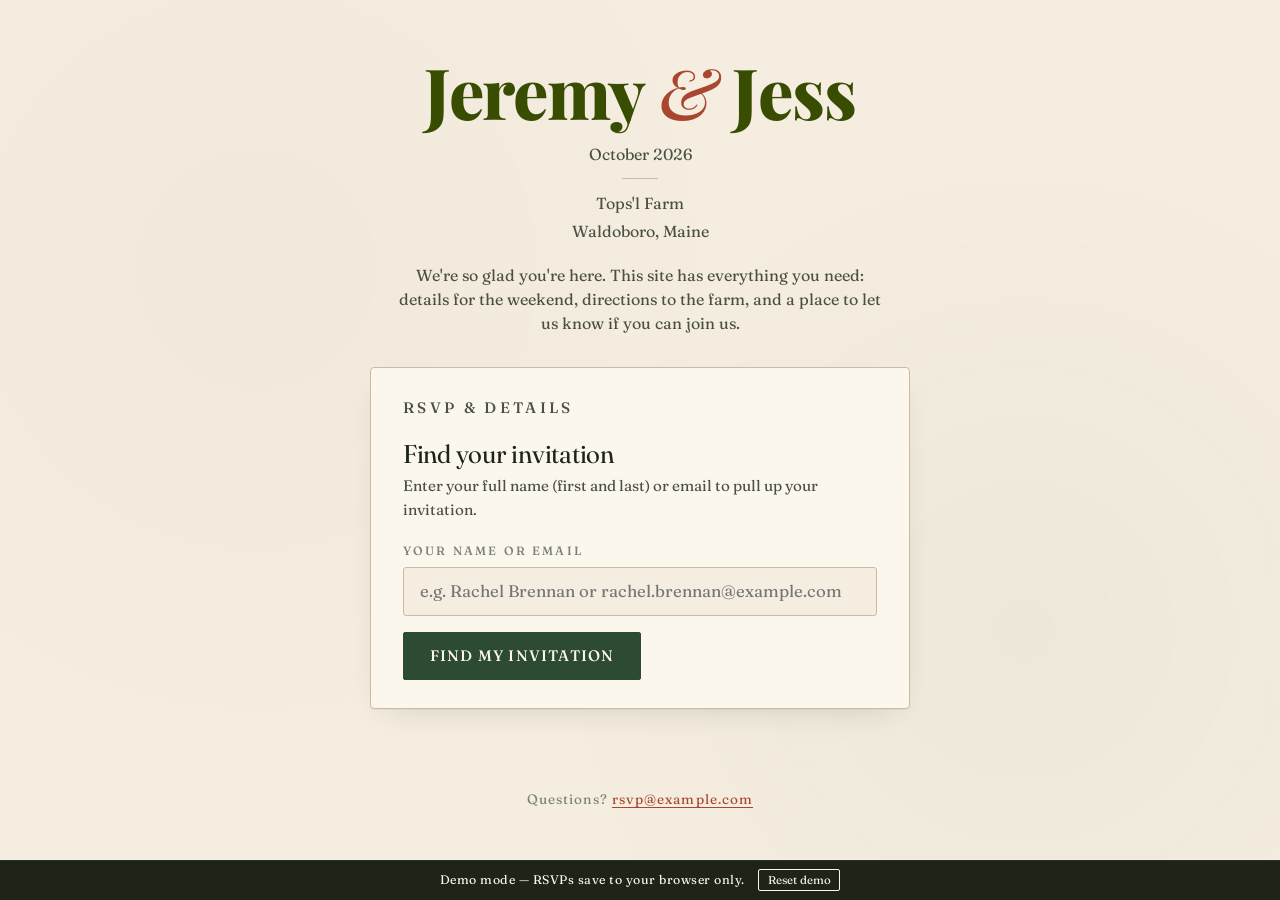
==== index.html @ 5abbffd8 "Add files via upload" ====
<!DOCTYPE html>
<html lang="en">
<head>
<meta charset="UTF-8">
<meta name="viewport" content="width=device-width, initial-scale=1.0">
<title>Jeremy &amp; Jess &mdash; October 2026</title>
<meta name="description" content="Jeremy and Jess are getting married at Tops'l Farm in Waldoboro, Maine.">
<link rel="preconnect" href="https://fonts.googleapis.com">
<link rel="preconnect" href="https://fonts.gstatic.com" crossorigin>
<link href="https://fonts.googleapis.com/css2?family=Fraunces:ital,opsz,wght,SOFT@0,9..144,300..700,30..100;1,9..144,300..700,30..100&family=Playfair+Display:ital,wght@0,400..900;1,400..900&display=swap" rel="stylesheet">
<link rel="stylesheet" href="assets/style.css">
</head>
<body>

<main class="shell">
  <section class="hero">
    <h1 class="hero-title couple-name">Jeremy <span class="amp">&amp;</span> Jess</h1>
    <div class="hero-meta">
      <span>October 2026</span>
      <span class="divider"></span>
      <span>Tops'l Farm</span>
      <span>Waldoboro, Maine</span>
    </div>
    <p class="hero-intro">
      We're so glad you're here. This site has everything you need:
      details for the weekend, directions to the farm, and a place to
      let us know if you can join us.
    </p>
  </section>

  <section class="lookup">
    <p class="eyebrow">RSVP &amp; Details</p>
    <h2>Find your invitation</h2>
    <p>Enter your full name (first and last) or email to pull up your invitation.</p>

    <form id="lookupForm">
      <div class="field">
        <label for="lookupQuery">Your name or email</label>
        <input type="text" id="lookupQuery" name="query" autocomplete="off" placeholder="e.g. Rachel Brennan or rachel.brennan@example.com" required>
      </div>
      <button type="submit" class="btn">Find my invitation</button>
      <div id="lookupFlash" class="flash" style="display:none;"></div>
    </form>
  </section>
</main>

<footer class="site-footer">
  Questions? <a href="mailto:rsvp@example.com">rsvp@example.com</a>
</footer>

<div class="demo-banner" id="demoBanner"></div>

<script src="assets/data.js"></script>
<script src="assets/store.js"></script>
<script src="assets/lookup.js"></script>
</body>
</html>
---- assets/style.css ----
/* ---------- Tokens ---------- */
:root {
  --bg: #f4ede0;
  --bg-soft: #ebe2cf;
  --paper: #fbf7ec;
  --ink: #1f2419;
  --ink-soft: #4a5142;
  --ink-faint: #7a8074;
  --forest: #2d4a32;
  --forest-deep: #1f3522;
  --forest-h1: #384c02;
  --rust: #a8472e;
  --sand: #d4c4a8;
  --line: #c9bca0;
  --shadow: 0 1px 0 rgba(31, 36, 25, 0.04), 0 12px 32px -16px rgba(31, 36, 25, 0.18);
}

@font-face {
  font-display: swap;
}

/* ---------- Reset & base ---------- */
*, *::before, *::after { box-sizing: border-box; }
html, body { margin: 0; padding: 0; }

body {
  background: var(--bg);
  color: var(--ink);
  font-family: 'Fraunces', Georgia, serif;
  font-optical-sizing: auto;
  font-variation-settings: 'opsz' 14, 'SOFT' 30;
  font-weight: 400;
  line-height: 1.55;
  font-size: 17px;
  -webkit-font-smoothing: antialiased;
  text-rendering: optimizeLegibility;
  min-height: 100vh;
}

body.has-demo-banner { padding-bottom: 48px; } /* room for the fixed banner */

/* Subtle paper texture */
body::before {
  content: "";
  position: fixed;
  inset: 0;
  pointer-events: none;
  z-index: 0;
  background-image:
    radial-gradient(circle at 20% 30%, rgba(168, 71, 46, 0.025), transparent 40%),
    radial-gradient(circle at 80% 70%, rgba(45, 74, 50, 0.03), transparent 40%);
}

main, header, footer { position: relative; z-index: 1; }

a { color: var(--rust); text-decoration: none; border-bottom: 1px solid currentColor; }
a:hover { color: var(--forest); }

h1, h2, h3, h4 {
  font-family: 'Fraunces', Georgia, serif;
  font-weight: 400;
  letter-spacing: -0.01em;
  margin: 0;
}

h1 {
  font-variation-settings: 'opsz' 144, 'SOFT' 100;
  font-size: clamp(3.2rem, 8vw, 6.5rem);
  line-height: 0.95;
  letter-spacing: -0.03em;
  color: var(--forest-h1);
}

/* Playfair Display for the couple's name — used in hero and monogram */
.couple-name {
  font-family: 'Playfair Display', Georgia, serif;
  font-weight: 800;
  letter-spacing: -0.01em;
}

.couple-name .amp {
  font-style: italic;
  font-weight: 500;
  color: var(--rust);
}

h2 {
  font-variation-settings: 'opsz' 72;
  font-size: clamp(1.8rem, 3.5vw, 2.6rem);
  line-height: 1.1;
}

h3 {
  font-variation-settings: 'opsz' 36;
  font-size: 1.3rem;
  font-weight: 500;
}

.eyebrow {
  font-size: 0.72rem;
  letter-spacing: 0.22em;
  text-transform: uppercase;
  color: var(--ink-faint);
  font-weight: 500;
  font-variation-settings: 'opsz' 9;
}

.italic { font-style: italic; }

/* ---------- Layout ---------- */
.shell {
  max-width: 1100px;
  margin: 0 auto;
  padding: 2rem clamp(1.25rem, 4vw, 3rem);
}

.shell-narrow {
  max-width: 720px;
  margin: 0 auto;
  padding: 2rem clamp(1.25rem, 4vw, 3rem);
}

.site-header {
  display: flex;
  justify-content: space-between;
  align-items: center;
  padding: 1.5rem clamp(1.25rem, 4vw, 3rem);
  max-width: 1100px;
  margin: 0 auto;
}

.monogram {
  display: inline-flex;
  align-items: center;
  gap: 0.6rem;
  font-size: 0.9rem;
  letter-spacing: 0.18em;
  text-transform: uppercase;
  color: var(--ink-soft);
  font-weight: 500;
}

.monogram-mark {
  width: 26px;
  height: 26px;
  border: 1px solid var(--forest);
  border-radius: 50%;
  display: inline-flex;
  align-items: center;
  justify-content: center;
  font-family: 'Fraunces', serif;
  font-style: italic;
  font-size: 0.85rem;
  color: var(--forest);
}

.site-footer {
  text-align: center;
  padding: 3rem 1.5rem 2rem;
  color: var(--ink-faint);
  font-size: 0.85rem;
  letter-spacing: 0.08em;
}

/* ---------- Hero (landing) ---------- */
.hero {
  text-align: center;
  padding: 1.5rem 0 2rem;
  max-width: 640px;
  margin: 0 auto;
}

@media (max-width: 800px) {
  .hero { padding: 1rem 0 1.5rem; }
}

.hero-title {
  font-size: clamp(2.6rem, 7vw, 4.4rem);
  line-height: 1;
  margin-bottom: 1rem;
}

.hero-meta {
  display: flex;
  flex-direction: column;
  align-items: center;
  gap: 0.2rem;
  margin: 1rem 0 1.25rem;
  color: var(--ink-soft);
  font-size: 1rem;
}

.hero-meta .divider {
  width: 36px;
  height: 1px;
  background: var(--line);
  margin: 0.5rem 0;
}

.hero-intro {
  color: var(--ink-soft);
  margin: 0 auto;
  max-width: 500px;
  font-size: 1rem;
  line-height: 1.5;
}

/* ---------- Lookup card ---------- */
.lookup {
  background: var(--paper);
  border: 1px solid var(--line);
  border-radius: 4px;
  padding: 1.75rem 2rem;
  box-shadow: var(--shadow);
  max-width: 540px;
  margin: 0 auto;
}

.lookup h2 {
  margin-bottom: 0.4rem;
  font-size: 1.6rem;
}

.lookup p {
  color: var(--ink-soft);
  margin: 0 0 1.25rem;
  font-size: 0.95rem;
}

.field {
  display: flex;
  flex-direction: column;
  gap: 0.4rem;
  margin-bottom: 1rem;
}

.field label {
  font-size: 0.75rem;
  letter-spacing: 0.18em;
  text-transform: uppercase;
  color: var(--ink-faint);
  font-weight: 500;
}

.field input[type="text"],
.field input[type="email"],
.field textarea {
  font-family: 'Fraunces', Georgia, serif;
  font-size: 1.05rem;
  font-variation-settings: 'opsz' 14;
  padding: 0.85rem 1rem;
  background: var(--bg);
  border: 1px solid var(--line);
  border-radius: 3px;
  color: var(--ink);
  width: 100%;
  transition: border-color 0.15s ease;
}

.field input:focus,
.field textarea:focus {
  outline: none;
  border-color: var(--forest);
  background: var(--paper);
}

.field textarea {
  resize: vertical;
  min-height: 90px;
}

.field .help {
  font-size: 0.8rem;
  color: var(--ink-faint);
  font-style: italic;
}

/* ---------- Buttons ---------- */
.btn {
  display: inline-flex;
  align-items: center;
  justify-content: center;
  gap: 0.5rem;
  padding: 0.85rem 1.6rem;
  font-family: 'Fraunces', Georgia, serif;
  font-size: 0.95rem;
  font-weight: 500;
  letter-spacing: 0.08em;
  text-transform: uppercase;
  border: 1px solid var(--forest);
  background: var(--forest);
  color: var(--paper);
  border-radius: 2px;
  cursor: pointer;
  text-decoration: none;
  transition: background 0.15s ease, color 0.15s ease, transform 0.15s ease;
}

.btn:hover { background: var(--forest-deep); transform: translateY(-1px); }

.btn-secondary {
  background: transparent;
  color: var(--forest);
  border-color: var(--forest);
}

.btn-secondary:hover {
  background: var(--forest);
  color: var(--paper);
}

.btn-ghost {
  background: transparent;
  color: var(--ink-soft);
  border-color: var(--line);
}

.btn-ghost:hover {
  background: var(--bg-soft);
  color: var(--ink);
  transform: none;
}

.btn-small {
  padding: 0.55rem 1.1rem;
  font-size: 0.8rem;
}

button:disabled {
  opacity: 0.4;
  cursor: not-allowed;
}

/* ---------- Messages ---------- */
.flash {
  margin-top: 1rem;
  padding: 0.85rem 1rem;
  border-radius: 3px;
  font-size: 0.95rem;
}

.flash-error {
  background: rgba(168, 71, 46, 0.08);
  color: var(--rust);
  border-left: 3px solid var(--rust);
}

.flash-success {
  background: rgba(45, 74, 50, 0.08);
  color: var(--forest);
  border-left: 3px solid var(--forest);
}

/* ---------- Invitation ---------- */
.invitation {
  padding: 3rem 0;
}

.invitation .greeting {
  margin-bottom: 3rem;
  text-align: center;
}

.invitation .greeting .eyebrow {
  margin-bottom: 1rem;
}

.invitation h1 {
  font-size: clamp(2.2rem, 5vw, 3.6rem);
  line-height: 1.05;
}

.event-card {
  background: var(--paper);
  border: 1px solid var(--line);
  border-radius: 4px;
  padding: 2.5rem;
  margin-bottom: 1.5rem;
  position: relative;
}

.event-card .event-eyebrow {
  display: flex;
  justify-content: space-between;
  align-items: baseline;
  margin-bottom: 1.25rem;
  padding-bottom: 1rem;
  border-bottom: 1px solid var(--line);
}

.event-card h2 {
  margin-bottom: 0.4rem;
}

.event-card .event-where {
  color: var(--ink-soft);
  margin-bottom: 1rem;
  font-style: italic;
}

.event-card .event-details {
  color: var(--ink-soft);
  margin: 0;
}

.rsvp-cta {
  margin: 2rem 0 3rem;
  text-align: center;
}

.rsvp-cta .deadline {
  margin-top: 1rem;
  color: var(--ink-faint);
  font-size: 0.9rem;
}

.rsvp-confirmed {
  background: var(--paper);
  border: 1px solid var(--forest);
  border-left: 4px solid var(--forest);
  padding: 1.75rem 2rem;
  margin-top: 3rem;
  border-radius: 3px;
}

.rsvp-confirmed h3 {
  color: var(--forest);
  margin-bottom: 0.5rem;
}

.rsvp-confirmed p {
  margin: 0.5rem 0;
  color: var(--ink-soft);
}

/* ---------- RSVP wizard ---------- */
.wizard {
  background: var(--paper);
  border: 1px solid var(--line);
  border-radius: 4px;
  padding: 2.5rem;
  margin: 2rem 0;
  box-shadow: var(--shadow);
  min-height: 400px;
  display: flex;
  flex-direction: column;
}

.wizard-progress {
  display: flex;
  align-items: center;
  gap: 0.5rem;
  margin-bottom: 2rem;
}

.wizard-progress .step {
  flex: 1;
  height: 2px;
  background: var(--bg-soft);
  border-radius: 1px;
  transition: background 0.3s ease;
}

.wizard-progress .step.done,
.wizard-progress .step.active {
  background: var(--forest);
}

.wizard-progress .count {
  font-size: 0.72rem;
  letter-spacing: 0.18em;
  text-transform: uppercase;
  color: var(--ink-faint);
  white-space: nowrap;
  margin-left: 1rem;
}

.wizard-body {
  flex: 1;
  animation: fadeIn 0.25s ease;
}

@keyframes fadeIn {
  from { opacity: 0; transform: translateY(4px); }
  to { opacity: 1; transform: translateY(0); }
}

.wizard h2 {
  font-size: 1.8rem;
  margin-bottom: 0.5rem;
}

.wizard .question-sub {
  color: var(--ink-soft);
  margin: 0 0 1.5rem;
}

.toggle-group {
  display: flex;
  gap: 0.5rem;
  margin: 1rem 0;
}

.toggle-pill {
  flex: 1;
  display: flex;
  align-items: center;
  justify-content: center;
  padding: 0.85rem 1rem;
  border: 1px solid var(--line);
  background: var(--bg);
  border-radius: 3px;
  cursor: pointer;
  font-family: inherit;
  font-size: 0.95rem;
  color: var(--ink-soft);
  transition: all 0.15s ease;
}

.toggle-pill:hover { border-color: var(--forest); }

.toggle-pill.selected {
  background: var(--forest);
  color: var(--paper);
  border-color: var(--forest);
}

.day-toggles {
  display: flex;
  flex-direction: column;
  gap: 0.75rem;
  margin: 1.25rem 0;
}

.day-toggle {
  display: flex;
  align-items: center;
  gap: 0.85rem;
  padding: 1rem 1.25rem;
  border: 1px solid var(--line);
  background: var(--bg);
  border-radius: 3px;
  cursor: pointer;
  transition: all 0.15s ease;
}

.day-toggle:hover { border-color: var(--forest); }

.day-toggle.checked {
  border-color: var(--forest);
  background: rgba(45, 74, 50, 0.04);
}

.day-toggle input { margin: 0; accent-color: var(--forest); width: 18px; height: 18px; }

.day-toggle-label {
  display: flex;
  flex-direction: column;
}

.day-toggle-label strong { font-weight: 500; color: var(--ink); }
.day-toggle-label span { font-size: 0.85rem; color: var(--ink-faint); }

.wizard-nav {
  display: flex;
  justify-content: space-between;
  align-items: center;
  margin-top: 2rem;
  padding-top: 1.5rem;
  border-top: 1px solid var(--bg-soft);
}

.wizard-nav .spacer { flex: 1; }

/* ---------- Review screen ---------- */
.review {
  display: flex;
  flex-direction: column;
  gap: 1rem;
}

.review-item {
  padding: 1rem 1.25rem;
  background: var(--bg);
  border-radius: 3px;
  border-left: 3px solid var(--sand);
}

.review-item.attending { border-left-color: var(--forest); }
.review-item.not-attending { border-left-color: var(--rust); opacity: 0.7; }

.review-item .name {
  font-weight: 500;
  margin-bottom: 0.25rem;
}

.review-item .meta {
  font-size: 0.9rem;
  color: var(--ink-soft);
}

/* ---------- Admin ---------- */
.admin-header {
  display: flex;
  justify-content: space-between;
  align-items: flex-end;
  flex-wrap: wrap;
  gap: 1rem;
  margin-bottom: 2rem;
  padding-bottom: 1.5rem;
  border-bottom: 1px solid var(--line);
}

.admin-stats {
  display: grid;
  grid-template-columns: repeat(auto-fit, minmax(140px, 1fr));
  gap: 1rem;
  margin-bottom: 2rem;
}

.stat {
  padding: 1.25rem;
  background: var(--paper);
  border: 1px solid var(--line);
  border-radius: 3px;
}

.stat .num {
  font-family: 'Fraunces', serif;
  font-variation-settings: 'opsz' 72;
  font-size: 2.4rem;
  font-weight: 400;
  color: var(--forest);
  line-height: 1;
}

.stat .label {
  font-size: 0.72rem;
  letter-spacing: 0.16em;
  text-transform: uppercase;
  color: var(--ink-faint);
  margin-top: 0.3rem;
}

.admin-table {
  width: 100%;
  border-collapse: collapse;
  background: var(--paper);
  border: 1px solid var(--line);
  border-radius: 3px;
  overflow: hidden;
  font-size: 0.92rem;
}

.admin-table th,
.admin-table td {
  text-align: left;
  padding: 0.85rem 1rem;
  border-bottom: 1px solid var(--bg-soft);
  vertical-align: top;
}

.admin-table th {
  background: var(--bg-soft);
  font-size: 0.72rem;
  letter-spacing: 0.14em;
  text-transform: uppercase;
  color: var(--ink-soft);
  font-weight: 500;
}

.admin-table tr:last-child td { border-bottom: none; }

.admin-table .tier-tag {
  display: inline-block;
  padding: 0.15rem 0.5rem;
  border-radius: 2px;
  font-size: 0.72rem;
  letter-spacing: 0.12em;
  text-transform: uppercase;
  background: var(--bg-soft);
  color: var(--ink-soft);
}

.admin-table .tier-tag.both {
  background: rgba(45, 74, 50, 0.12);
  color: var(--forest);
}

.admin-table .status-tag {
  display: inline-block;
  padding: 0.15rem 0.55rem;
  border-radius: 2px;
  font-size: 0.72rem;
  letter-spacing: 0.12em;
  text-transform: uppercase;
}

.admin-table .status-tag.responded {
  background: rgba(45, 74, 50, 0.12);
  color: var(--forest);
}

.admin-table .status-tag.pending {
  background: rgba(168, 71, 46, 0.1);
  color: var(--rust);
}

.admin-table .attendee-list {
  margin: 0;
  padding-left: 1rem;
}

.admin-table .attendee-list li {
  margin-bottom: 0.15rem;
}

.admin-table .not-coming {
  text-decoration: line-through;
  color: var(--ink-faint);
}

.admin-actions {
  display: flex;
  gap: 0.75rem;
  flex-wrap: wrap;
}

/* ---------- Invitation supplemental sections ---------- */
.section {
  margin: 2.5rem 0 0;
}

.section h3 {
  font-size: 0.85rem;
  letter-spacing: 0.2em;
  text-transform: uppercase;
  color: var(--ink-soft);
  font-weight: 500;
  font-variation-settings: 'opsz' 12;
  margin-bottom: 1rem;
  padding-bottom: 0.5rem;
  border-bottom: 1px solid var(--line);
}

.action-row {
  display: flex;
  flex-wrap: wrap;
  gap: 0.75rem;
  margin: 0.5rem 0;
}

.lodging-list,
.activity-list {
  list-style: none;
  padding: 0;
  margin: 0;
  display: flex;
  flex-direction: column;
  gap: 0.85rem;
}

.lodging-item,
.activity-item {
  padding: 1rem 1.25rem;
  background: var(--paper);
  border: 1px solid var(--line);
  border-radius: 3px;
}

.lodging-item .name,
.activity-item .name {
  font-weight: 500;
  font-size: 1.05rem;
}

.lodging-item .name a,
.activity-item .name a {
  color: var(--ink);
  border-bottom: 1px solid var(--line);
}

.lodging-item .name a:hover { color: var(--forest); border-color: var(--forest); }

.lodging-item .distance {
  font-size: 0.78rem;
  letter-spacing: 0.12em;
  text-transform: uppercase;
  color: var(--ink-faint);
  margin-top: 0.2rem;
}

.lodging-item .note,
.activity-item .note {
  margin: 0.4rem 0 0;
  color: var(--ink-soft);
  font-size: 0.95rem;
}

.note-block {
  padding: 1rem 1.25rem;
  background: var(--paper);
  border: 1px solid var(--line);
  border-left: 3px solid var(--forest);
  border-radius: 3px;
  color: var(--ink-soft);
  font-size: 0.95rem;
}

.note-block p { margin: 0 0 0.6rem; }
.note-block p:last-child { margin: 0; }
.demo-banner {
  position: fixed;
  bottom: 0;
  left: 0;
  right: 0;
  background: var(--ink);
  color: var(--paper);
  text-align: center;
  padding: 0.55rem 1rem;
  font-size: 0.78rem;
  letter-spacing: 0.04em;
  z-index: 10;
  border-top: 1px solid rgba(255,255,255,0.05);
}

.demo-banner button {
  background: transparent;
  border: 1px solid var(--paper);
  color: var(--paper);
  padding: 0.18rem 0.55rem;
  border-radius: 2px;
  font-family: inherit;
  font-size: 0.72rem;
  cursor: pointer;
  margin-left: 0.6rem;
}

.demo-banner button:hover { background: var(--paper); color: var(--ink); }
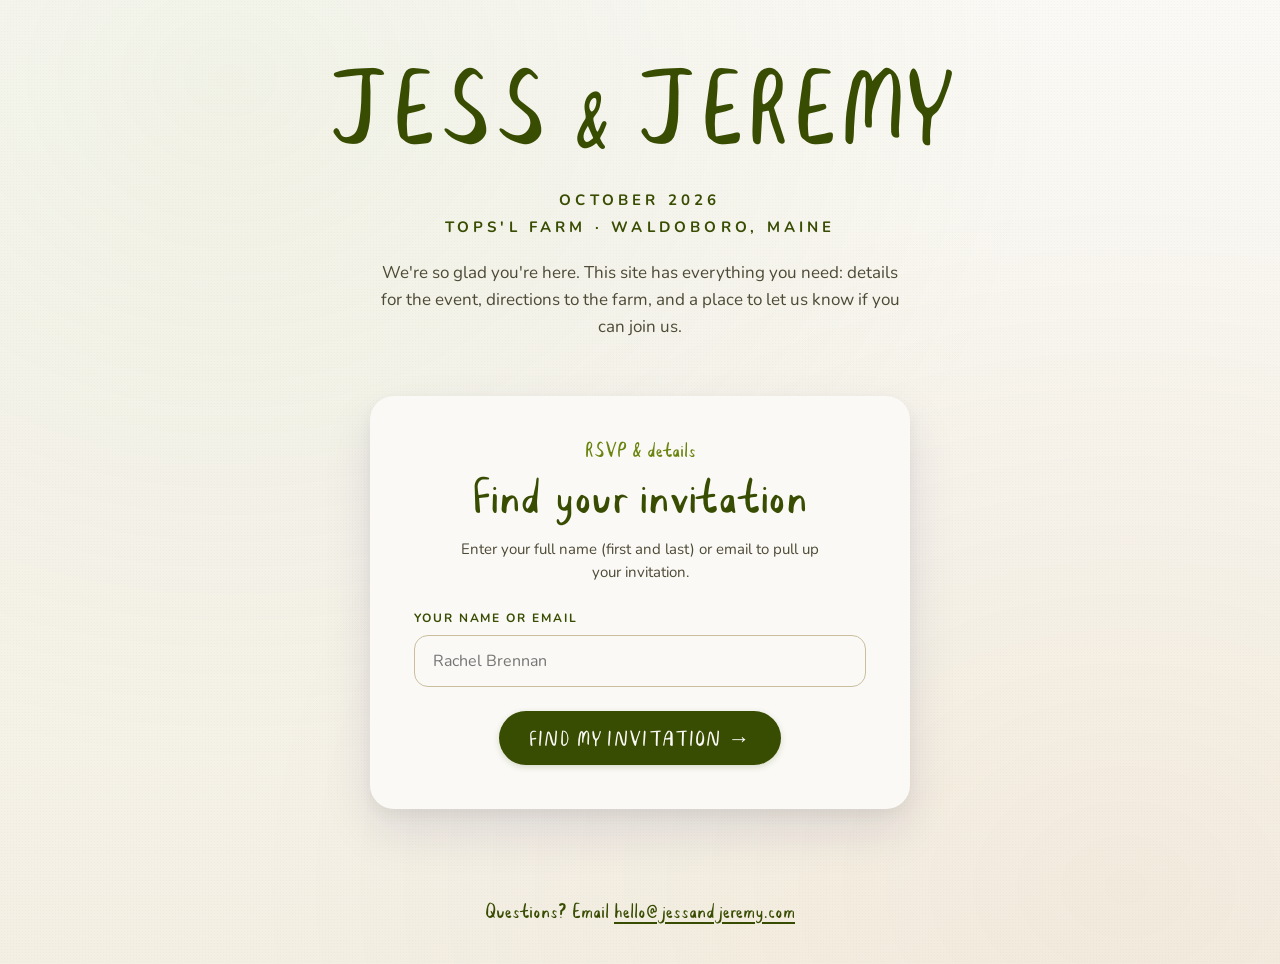
==== commit e8598ad4: "Apply Jess & Jeremy design system to production site Repaints the multi-page site to match the desig" ====
--- a/index.html
+++ b/index.html
@@ -3,50 +3,50 @@
 <head>
 <meta charset="UTF-8">
 <meta name="viewport" content="width=device-width, initial-scale=1.0">
-<title>Jeremy &amp; Jess &mdash; October 2026</title>
-<meta name="description" content="Jeremy and Jess are getting married at Tops'l Farm in Waldoboro, Maine.">
-<link rel="preconnect" href="https://fonts.googleapis.com">
-<link rel="preconnect" href="https://fonts.gstatic.com" crossorigin>
-<link href="https://fonts.googleapis.com/css2?family=Fraunces:ital,opsz,wght,SOFT@0,9..144,300..700,30..100;1,9..144,300..700,30..100&family=Playfair+Display:ital,wght@0,400..900;1,400..900&display=swap" rel="stylesheet">
+<title>Jess &amp; Jeremy &mdash; October 2026</title>
+<meta name="description" content="Jess and Jeremy are getting married at Tops'l Farm in Waldoboro, Maine.">
 <link rel="stylesheet" href="assets/style.css">
 </head>
 <body>
 
-<main class="shell">
-  <section class="hero">
-    <h1 class="hero-title couple-name">Jeremy <span class="amp">&amp;</span> Jess</h1>
-    <div class="hero-meta">
-      <span>October 2026</span>
-      <span class="divider"></span>
-      <span>Tops'l Farm</span>
-      <span>Waldoboro, Maine</span>
+<div class="home warm-backdrop">
+  <main class="home-main">
+    <div class="home-inner">
+      <h1 class="couple-wordmark">Jess<span class="amp">&nbsp;&amp;&nbsp;</span>Jeremy</h1>
+
+      <div class="home-meta">
+        <div class="home-meta-line">October 2026</div>
+        <div class="home-meta-line">Tops'l Farm &middot; Waldoboro, Maine</div>
+      </div>
+
+      <p class="home-intro">
+        We're so glad you're here. This site has everything you need: details for the
+        event, directions to the farm, and a place to let us know if you can join us.
+      </p>
+
+      <div class="lookup-card">
+        <p class="eyebrow">RSVP &amp; details</p>
+        <h2>Find your invitation</h2>
+        <p class="lookup-help">Enter your full name (first and last) or email to pull up your invitation.</p>
+
+        <form id="lookupForm">
+          <label class="field">
+            <span class="field-label">Your name or email</span>
+            <input type="text" id="lookupQuery" name="query" class="field-input" autocomplete="off" placeholder="Rachel Brennan" required>
+          </label>
+          <div id="lookupFlash" class="flash" style="display:none;"></div>
+          <div class="btn-row">
+            <button type="submit" class="btn">Find my invitation &rarr;</button>
+          </div>
+        </form>
+      </div>
     </div>
-    <p class="hero-intro">
-      We're so glad you're here. This site has everything you need:
-      details for the weekend, directions to the farm, and a place to
-      let us know if you can join us.
-    </p>
-  </section>
+  </main>
 
-  <section class="lookup">
-    <p class="eyebrow">RSVP &amp; Details</p>
-    <h2>Find your invitation</h2>
-    <p>Enter your full name (first and last) or email to pull up your invitation.</p>
-
-    <form id="lookupForm">
-      <div class="field">
-        <label for="lookupQuery">Your name or email</label>
-        <input type="text" id="lookupQuery" name="query" autocomplete="off" placeholder="e.g. Rachel Brennan or rachel.brennan@example.com" required>
-      </div>
-      <button type="submit" class="btn">Find my invitation</button>
-      <div id="lookupFlash" class="flash" style="display:none;"></div>
-    </form>
-  </section>
-</main>
-
-<footer class="site-footer">
-  Questions? <a href="mailto:rsvp@example.com">rsvp@example.com</a>
-</footer>
+  <footer class="site-footer">
+    Questions? Email <a href="mailto:hello@jessandjeremy.com">hello@jessandjeremy.com</a>
+  </footer>
+</div>
 
 <div class="demo-banner" id="demoBanner"></div>
 
--- a/assets/style.css
+++ b/assets/style.css
@@ -1,839 +1,1743 @@
-/* ---------- Tokens ---------- */
+/* ============================================================
+   Jess & Jeremy Wedding — Design system stylesheet
+   Warm, earthy, romantic. Olive + ink-indigo on cream.
+   ============================================================ */
+
+@font-face {
+  font-family: "J9 Poem";
+  src: url("fonts/J9Poem3.otf") format("opentype");
+  font-weight: 400;
+  font-style: normal;
+  font-display: swap;
+}
+
+@font-face {
+  font-family: "Nunito";
+  src: url("fonts/Nunito-VariableFont_wght.ttf") format("truetype-variations");
+  font-weight: 200 900;
+  font-style: normal;
+  font-display: swap;
+}
+
 :root {
-  --bg: #f4ede0;
-  --bg-soft: #ebe2cf;
-  --paper: #fbf7ec;
-  --ink: #1f2419;
-  --ink-soft: #4a5142;
-  --ink-faint: #7a8074;
-  --forest: #2d4a32;
-  --forest-deep: #1f3522;
-  --forest-h1: #384c02;
-  --rust: #a8472e;
-  --sand: #d4c4a8;
-  --line: #c9bca0;
-  --shadow: 0 1px 0 rgba(31, 36, 25, 0.04), 0 12px 32px -16px rgba(31, 36, 25, 0.18);
-}
-
-@font-face {
-  font-display: swap;
-}
-
-/* ---------- Reset & base ---------- */
+  /* ---------- Brand palette ---------- */
+  --cream:           #faf9f5;
+  --cream-2:         #f3efe3;
+  --cream-3:         #e8dfc8;
+  --linen:           #ded3b8;
+  --sand:            #c9b88f;
+
+  --olive:           #384c02;
+  --olive-2:         #4a6304;
+  --olive-3:         #6a8410;
+  --sage:            #a8b878;
+  --moss:            #1e2a01;
+
+  --ink:             #1b1463;
+  --ink-2:           #2f259a;
+  --ink-3:           #5e54c0;
+  --lavender:        #d7d2ee;
+
+  --terracotta:      #c97b50;
+  --rose:            #e3a78a;
+  --gold:            #b5933f;
+
+  /* Coral accent — used in exactly three places */
+  --coral:           rgb(243, 131, 117);
+  --coral-deep:      rgb(212, 89, 75);
+
+  /* ---------- Semantic ---------- */
+  --bg:              var(--cream);
+  --bg-soft:         var(--cream-2);
+  --bg-strong:       var(--cream-3);
+  --bg-inverse:      var(--olive);
+
+  --fg:              #20210f;
+  --fg-2:            #4d4a36;
+  --fg-3:            #7a7560;
+  --fg-inverse:      var(--cream);
+
+  --border:          #e0d8c2;
+  --border-strong:   #c9bf9f;
+  --hairline:        rgba(56, 76, 2, 0.12);
+
+  --link:            var(--olive-3);
+  --link-hover:      var(--olive-2);
+
+  --success:         #4a6304;
+  --warning:         #b5933f;
+  --error:           #a83a2a;
+
+  /* ---------- Type families ---------- */
+  --font-display:    "J9 Poem", "Tangerine", "Snell Roundhand", cursive;
+  --font-body:       "Nunito", -apple-system, BlinkMacSystemFont, "Segoe UI",
+                     Roboto, "Helvetica Neue", sans-serif;
+  --font-mono:       "JetBrains Mono", ui-monospace, SFMono-Regular, Menlo, monospace;
+
+  /* ---------- Type scale ---------- */
+  --fs-display-1:    clamp(72px, 12vw, 168px);
+  --fs-display-2:    clamp(56px, 9vw, 120px);
+  --fs-h1:           clamp(40px, 5vw, 64px);
+  --fs-h2:           clamp(30px, 3.6vw, 44px);
+  --fs-h3:           clamp(22px, 2.4vw, 28px);
+  --fs-h4:           18px;
+  --fs-body:         18px;
+  --fs-body-sm:      16px;
+  --fs-meta:         14px;
+  --fs-eyebrow:      11px;
+
+  --lh-tight:        1.05;
+  --lh-snug:         1.2;
+  --lh-normal:       1.55;
+  --lh-loose:        1.75;
+
+  --tracking-tight:  -0.01em;
+  --tracking-normal: 0;
+  --tracking-wide:   0.08em;
+  --tracking-xwide:  0.22em;
+
+  /* ---------- Spacing ---------- */
+  --space-1:  4px;
+  --space-2:  8px;
+  --space-3:  12px;
+  --space-4:  16px;
+  --space-5:  24px;
+  --space-6:  32px;
+  --space-7:  48px;
+  --space-8:  64px;
+  --space-9:  96px;
+  --space-10: 128px;
+
+  /* ---------- Radii ---------- */
+  --radius-xs:   6px;
+  --radius-sm:   10px;
+  --radius-md:   16px;
+  --radius-lg:   24px;
+  --radius-xl:   36px;
+  --radius-pill: 999px;
+
+  /* ---------- Shadows ---------- */
+  --shadow-xs: 0 1px 2px rgba(56, 76, 2, 0.06);
+  --shadow-sm: 0 2px 6px rgba(56, 76, 2, 0.08),
+               0 1px 2px rgba(27, 20, 99, 0.04);
+  --shadow-md: 0 8px 22px rgba(56, 76, 2, 0.10),
+               0 2px 6px rgba(27, 20, 99, 0.05);
+  --shadow-lg: 0 22px 50px rgba(27, 20, 99, 0.14),
+               0 6px 14px rgba(56, 76, 2, 0.08);
+  --shadow-inset: inset 0 0 0 1px var(--border);
+
+  /* ---------- Motion ---------- */
+  --ease-soft:   cubic-bezier(0.22, 0.61, 0.36, 1);
+  --ease-out:    cubic-bezier(0.16, 1, 0.3, 1);
+  --ease-bounce: cubic-bezier(0.34, 1.56, 0.64, 1);
+  --dur-fast:    150ms;
+  --dur-base:    280ms;
+  --dur-slow:    600ms;
+}
+
+/* ============================================================
+   Base
+   ============================================================ */
+
 *, *::before, *::after { box-sizing: border-box; }
-html, body { margin: 0; padding: 0; }
-
-body {
+
+html { scroll-behavior: smooth; }
+
+html, body {
   background: var(--bg);
-  color: var(--ink);
-  font-family: 'Fraunces', Georgia, serif;
-  font-optical-sizing: auto;
-  font-variation-settings: 'opsz' 14, 'SOFT' 30;
-  font-weight: 400;
-  line-height: 1.55;
-  font-size: 17px;
+  color: var(--fg);
+  font-family: var(--font-body);
+  font-size: var(--fs-body);
+  line-height: var(--lh-normal);
+  margin: 0;
   -webkit-font-smoothing: antialiased;
   text-rendering: optimizeLegibility;
+}
+
+::selection { background: var(--olive); color: var(--cream); }
+
+button:focus-visible, a:focus-visible, input:focus-visible, textarea:focus-visible {
+  outline: 2px solid var(--olive);
+  outline-offset: 3px;
+  border-radius: 4px;
+}
+
+h1, .h1 {
+  font-family: var(--font-display);
+  font-size: var(--fs-h1);
+  font-weight: 400;
+  line-height: var(--lh-tight);
+  color: var(--olive);
+  letter-spacing: 0.04em;
+  text-transform: uppercase;
+  margin: 0;
+}
+h2, .h2 {
+  font-family: var(--font-display);
+  font-size: var(--fs-h2);
+  font-weight: 400;
+  line-height: var(--lh-snug);
+  color: var(--olive);
+  letter-spacing: -0.005em;
+  margin: 0;
+}
+h3, .h3 {
+  font-family: var(--font-display);
+  font-size: var(--fs-h3);
+  font-weight: 400;
+  line-height: var(--lh-snug);
+  color: var(--ink);
+  letter-spacing: 0;
+  margin: 0;
+}
+h4, .h4 {
+  font-family: var(--font-display);
+  font-size: var(--fs-h4);
+  font-weight: 400;
+  text-transform: uppercase;
+  letter-spacing: 0.14em;
+  color: var(--olive);
+  margin: 0;
+}
+
+.eyebrow {
+  font-family: var(--font-display);
+  font-size: 22px;
+  font-weight: 400;
+  text-transform: none;
+  letter-spacing: 0;
+  color: var(--olive-3);
+  line-height: 1;
+  margin: 0;
+}
+
+p, .body {
+  font-family: var(--font-body);
+  font-size: var(--fs-body);
+  line-height: var(--lh-normal);
+  color: var(--fg);
+  text-wrap: pretty;
+  margin: 0;
+}
+.body-sm { font-size: var(--fs-body-sm); color: var(--fg-2); }
+.meta    { font-size: var(--fs-meta);    color: var(--fg-3); }
+
+a {
+  color: var(--link);
+  text-decoration: underline;
+  text-underline-offset: 3px;
+  text-decoration-thickness: 1px;
+  transition: color var(--dur-fast) var(--ease-soft);
+}
+a:hover { color: var(--link-hover); }
+
+a.btn, a[role="button"] { text-decoration: none; }
+
+img { max-width: 100%; height: auto; }
+
+/* ============================================================
+   Buttons
+   ============================================================ */
+
+.btn {
+  display: inline-flex;
+  align-items: center;
+  justify-content: center;
+  gap: 10px;
+  font-family: var(--font-display);
+  font-weight: 400;
+  font-size: 22px;
+  letter-spacing: 0.06em;
+  text-transform: uppercase;
+  line-height: 1;
+  border-radius: 999px;
+  padding: 18px 30px 14px;
+  cursor: pointer;
+  transition: all 280ms var(--ease-soft);
+  border: none;
+  text-decoration: none;
+  white-space: nowrap;
+  background: var(--olive);
+  color: var(--cream);
+  box-shadow: 0 2px 6px rgba(56, 76, 2, 0.18);
+}
+.btn:hover { background: var(--olive-2); color: var(--cream); }
+.btn:active { transform: scale(0.97); }
+.btn[disabled], .btn:disabled {
+  cursor: not-allowed;
+  opacity: 0.45;
+}
+
+.btn-small {
+  font-size: 16px;
+  letter-spacing: 0.08em;
+  padding: 13px 22px 9px;
+}
+
+.btn-secondary {
+  background: var(--cream);
+  color: var(--olive);
+  border: 1.5px solid var(--olive);
+  padding: 16.5px 28.5px 12.5px;
+  box-shadow: none;
+}
+.btn-secondary:hover {
+  background: var(--cream-2);
+  color: var(--olive);
+}
+.btn-secondary.btn-small {
+  padding: 11.5px 20.5px 7.5px;
+}
+
+.btn-ink {
+  background: var(--ink);
+  color: var(--cream);
+  box-shadow: 0 2px 6px rgba(27, 20, 99, 0.18);
+}
+.btn-ink:hover { background: var(--ink-2); color: var(--cream); }
+
+.btn-ghost {
+  background: transparent;
+  color: var(--olive-3);
+  text-decoration: underline;
+  text-underline-offset: 5px;
+  text-decoration-thickness: 1.5px;
+  text-transform: none;
+  letter-spacing: 0.02em;
+  font-size: 16px;
+  padding: 12px 8px;
+  box-shadow: none;
+}
+.btn-ghost:hover { color: var(--olive); background: transparent; }
+
+.btn-coral {
+  background: var(--coral);
+  color: var(--cream);
+  box-shadow: 0 2px 6px rgba(212, 89, 75, 0.18);
+}
+.btn-coral:hover { background: var(--coral-deep); color: var(--cream); }
+
+.btn-row {
+  display: flex;
+  justify-content: center;
+  margin-top: 24px;
+}
+
+/* ============================================================
+   Hero backdrops
+   ============================================================ */
+
+.warm-backdrop {
+  position: relative;
+  overflow: hidden;
+}
+.warm-backdrop::before {
+  content: "";
+  position: absolute;
+  inset: 0;
+  pointer-events: none;
+  background:
+    radial-gradient(ellipse at 18% 8%, rgba(168, 184, 120, 0.10), transparent 55%),
+    radial-gradient(ellipse at 88% 92%, rgba(227, 167, 138, 0.08), transparent 55%),
+    linear-gradient(180deg, #faf9f5 0%, #f3efe3 100%);
+}
+.warm-backdrop::after {
+  content: "";
+  position: absolute;
+  inset: 0;
+  opacity: 0.05;
+  pointer-events: none;
+  background-image: radial-gradient(rgba(56, 76, 2, 0.6) 1px, transparent 1px);
+  background-size: 3px 3px;
+  mix-blend-mode: multiply;
+}
+.warm-backdrop > * { position: relative; z-index: 1; }
+
+.warm-backdrop-strong::before {
+  background:
+    radial-gradient(ellipse at 18% 12%, rgba(168, 184, 120, 0.32), transparent 55%),
+    radial-gradient(ellipse at 88% 88%, rgba(227, 167, 138, 0.22), transparent 55%),
+    linear-gradient(180deg, #faf9f5 0%, #f3efe3 100%);
+}
+
+/* ============================================================
+   Home page
+   ============================================================ */
+
+.home {
   min-height: 100vh;
-}
-
-body.has-demo-banner { padding-bottom: 48px; } /* room for the fixed banner */
-
-/* Subtle paper texture */
-body::before {
+  display: flex;
+  flex-direction: column;
+  background: var(--cream);
+}
+
+.home-main {
+  flex: 1;
+  display: flex;
+  flex-direction: column;
+  align-items: center;
+  justify-content: center;
+  padding: 64px 24px 48px;
+  text-align: center;
+}
+
+.home-inner {
+  max-width: 720px;
+  width: 100%;
+}
+
+.couple-wordmark {
+  font-family: var(--font-display);
+  font-size: clamp(40px, 8.5vw, 120px);
+  line-height: 0.92;
+  color: var(--olive);
+  margin: 0;
+  letter-spacing: 0.02em;
+  text-transform: uppercase;
+  white-space: nowrap;
+}
+.couple-wordmark .amp {
+  font-size: 0.78em;
+  vertical-align: middle;
+}
+
+.home-meta {
+  margin: 28px 0 22px;
+  display: grid;
+  gap: 10px;
+}
+.home-meta-line {
+  font-family: var(--font-body);
+  font-size: 15px;
+  font-weight: 700;
+  letter-spacing: 0.28em;
+  text-transform: uppercase;
+  color: var(--olive);
+  line-height: 1.15;
+}
+
+.home-intro {
+  font-family: var(--font-body);
+  font-size: 17px;
+  line-height: 1.6;
+  color: var(--fg-2);
+  max-width: 520px;
+  margin: 0 auto 56px;
+  text-wrap: pretty;
+}
+
+.lookup-card {
+  padding: clamp(28px, 5vw, 44px);
+  max-width: 540px;
+  margin: 0 auto;
+  text-align: left;
+  background: var(--cream);
+  border-radius: 24px;
+  box-shadow: 0 22px 50px rgba(27, 20, 99, 0.10), 0 6px 14px rgba(56, 76, 2, 0.06);
+}
+
+.lookup-card .eyebrow { display: block; margin-bottom: 10px; text-align: center; }
+.lookup-card h2 {
+  font-family: var(--font-display);
+  font-size: clamp(36px, 5vw, 52px);
+  color: var(--olive);
+  margin: 0;
+  line-height: 1;
+  text-align: center;
+  letter-spacing: -0.005em;
+}
+.lookup-card .lookup-help {
+  font-family: var(--font-body);
+  font-size: 15px;
+  color: var(--fg-2);
+  line-height: 1.55;
+  margin: 14px auto 24px;
+  text-align: center;
+  max-width: 380px;
+}
+.lookup-card form { margin: 0; }
+
+/* ============================================================
+   Site footer
+   ============================================================ */
+
+.site-footer {
+  position: relative;
+  text-align: center;
+  padding: 40px 24px 36px;
+  font-family: var(--font-display);
+  font-size: 22px;
+  color: var(--olive);
+  line-height: 1.4;
+}
+.site-footer a {
+  color: var(--olive);
+  text-decoration: underline;
+  text-underline-offset: 4px;
+  text-decoration-thickness: 1.5px;
+}
+
+/* ============================================================
+   Sticky pill nav (invitation page)
+   ============================================================ */
+
+.sticky-nav {
+  position: fixed;
+  top: 14px;
+  left: 50%;
+  transform: translateX(-50%);
+  z-index: 50;
+  width: calc(100% - 28px);
+  max-width: 1180px;
+  display: flex;
+  align-items: center;
+  justify-content: space-between;
+  padding: 12px 14px 12px 22px;
+  background: rgba(250, 249, 245, 0.62);
+  backdrop-filter: blur(14px);
+  -webkit-backdrop-filter: blur(14px);
+  border-radius: 999px;
+  border: 1px solid rgba(224, 216, 194, 0.55);
+  transition: all 280ms var(--ease-soft);
+}
+.sticky-nav.scrolled {
+  background: rgba(250, 249, 245, 0.88);
+  border-color: var(--border);
+  box-shadow: 0 8px 22px rgba(56, 76, 2, 0.10), 0 2px 6px rgba(27, 20, 99, 0.05);
+}
+
+.sticky-nav-brand {
+  background: transparent;
+  border: none;
+  cursor: pointer;
+  font-family: var(--font-display);
+  font-size: 22px;
+  color: var(--olive);
+  line-height: 1;
+  padding: 0;
+  white-space: nowrap;
+  text-transform: uppercase;
+  letter-spacing: 0.04em;
+  flex-shrink: 0;
+}
+
+.sticky-nav-links {
+  display: flex;
+  align-items: center;
+  gap: 24px;
+}
+.sticky-nav-links button {
+  background: transparent;
+  border: none;
+  cursor: pointer;
+  font-family: var(--font-body);
+  font-size: 14px;
+  font-weight: 600;
+  color: var(--fg-2);
+  letter-spacing: 0;
+  padding: 0;
+  position: relative;
+  transition: color 200ms;
+}
+.sticky-nav-links button.active { color: var(--olive); }
+.sticky-nav-links button.active::after {
   content: "";
+  position: absolute;
+  left: 50%;
+  bottom: -6px;
+  transform: translateX(-50%);
+  width: 22px;
+  height: 2px;
+  background: var(--olive);
+  border-radius: 2px;
+}
+
+.sticky-nav-actions {
+  display: flex;
+  align-items: center;
+  gap: 8px;
+}
+
+.sticky-nav-burger {
+  background: transparent;
+  border: none;
+  cursor: pointer;
+  display: none;
+  align-items: center;
+  justify-content: center;
+  width: 38px;
+  height: 38px;
+  border-radius: 999px;
+  color: var(--olive);
+  font-size: 18px;
+}
+
+.mobile-menu {
+  position: fixed;
+  top: 76px;
+  left: 14px;
+  right: 14px;
+  z-index: 49;
+  padding: 22px;
+  background: var(--cream);
+  border-radius: 24px;
+  border: 1px solid var(--border);
+  box-shadow: 0 22px 50px rgba(27, 20, 99, 0.14);
+  display: none;
+  flex-direction: column;
+  gap: 14px;
+}
+.mobile-menu.open { display: flex; }
+.mobile-menu button {
+  background: transparent;
+  border: none;
+  text-align: left;
+  font-family: var(--font-display);
+  font-size: 26px;
+  color: var(--olive);
+  line-height: 1;
+  padding: 0;
+  cursor: pointer;
+}
+
+@media (max-width: 980px) {
+  .sticky-nav-links { display: none; }
+  .sticky-nav-burger { display: inline-flex; }
+}
+
+/* ============================================================
+   Invitation page sections
+   ============================================================ */
+
+.invitation-page {
+  background: var(--cream);
+  min-height: 100vh;
+}
+
+.inv-hero {
+  padding: 140px 24px 80px;
+  text-align: center;
+}
+.inv-hero-inner {
+  position: relative;
+  max-width: 820px;
+  margin: 0 auto;
+}
+.inv-hero .eyebrow {
+  display: block;
+  margin-bottom: 18px;
+}
+.inv-hero h1 {
+  font-family: var(--font-display);
+  font-size: clamp(48px, 8vw, 104px);
+  line-height: 0.96;
+  color: var(--olive);
+  margin: 0;
+  letter-spacing: 0.01em;
+  text-transform: uppercase;
+  text-wrap: balance;
+}
+.inv-hero-asterisk {
+  display: flex;
+  align-items: center;
+  justify-content: center;
+  margin-top: 28px;
+  font-family: var(--font-display);
+  font-size: 56px;
+  color: var(--olive);
+  line-height: 1;
+}
+.inv-hero-subhead {
+  font-family: var(--font-body);
+  font-size: 19px;
+  line-height: 1.55;
+  color: var(--fg-2);
+  max-width: 560px;
+  margin: 24px auto 36px;
+  text-wrap: pretty;
+}
+.inv-hero-deadline {
+  font-family: var(--font-body);
+  font-size: 14px;
+  color: var(--fg-3);
+  margin-top: 16px;
+}
+
+.confirmed-card {
+  max-width: 520px;
+  margin: 0 auto;
+  padding: 32px;
+  text-align: left;
+  background: var(--cream);
+  border: 2px dotted var(--olive);
+  border-radius: 24px;
+}
+.confirmed-card-header {
+  display: flex;
+  align-items: center;
+  gap: 14px;
+  margin-bottom: 12px;
+}
+.confirmed-check {
+  width: 44px;
+  height: 44px;
+  border-radius: 999px;
+  background: var(--olive);
+  color: var(--cream);
+  display: inline-flex;
+  align-items: center;
+  justify-content: center;
+  flex-shrink: 0;
+  font-size: 22px;
+  font-weight: 700;
+}
+.confirmed-card h3 {
+  font-family: var(--font-display);
+  font-size: 36px;
+  color: var(--olive);
+  margin: 0;
+  line-height: 1;
+  letter-spacing: -0.005em;
+}
+.confirmed-card p {
+  font-family: var(--font-body);
+  font-size: 16px;
+  color: var(--fg-2);
+  line-height: 1.55;
+  margin: 6px 0;
+}
+.confirmed-card .attending-summary {
+  font-family: var(--font-display);
+  font-size: 28px;
+  color: var(--olive);
+  line-height: 1.15;
+  margin: 4px 0 14px;
+}
+.confirmed-card .footnote {
+  font-family: var(--font-body);
+  font-size: 14px;
+  color: var(--fg-3);
+  line-height: 1.55;
+  margin: 0;
+}
+.confirmed-card .footnote a { color: var(--olive-3); }
+
+/* Section base */
+.inv-section {
+  padding: 64px 24px;
+  scroll-margin-top: 100px;
+}
+.inv-section-soft { background: var(--bg-soft); }
+.inv-section-wide { max-width: 1080px; margin: 0 auto; }
+.inv-section-narrow { max-width: 880px; margin: 0 auto; }
+
+.section-head { margin-bottom: 40px; }
+.section-head .eyebrow { display: block; margin-bottom: 12px; }
+.section-head h2 {
+  font-family: var(--font-display);
+  font-size: clamp(40px, 5vw, 64px);
+  color: var(--olive);
+  margin: 0;
+  line-height: 1;
+  letter-spacing: -0.005em;
+  text-wrap: balance;
+}
+.section-head .intro {
+  font-family: var(--font-body);
+  font-size: 17px;
+  line-height: 1.6;
+  color: var(--fg-2);
+  max-width: 620px;
+  margin: 16px 0 0;
+  text-wrap: pretty;
+}
+
+/* Itinerary */
+.itinerary { padding: 96px 24px 64px; }
+.itinerary-grid {
+  display: grid;
+  gap: 28px;
+  max-width: 880px;
+  margin: 0 auto;
+}
+.day-card {
+  scroll-margin-top: 100px;
+  background: var(--cream-2);
+  border: 1px solid var(--border);
+  border-radius: 24px;
+  padding: clamp(32px, 5vw, 48px);
+  box-shadow: 0 2px 6px rgba(56, 76, 2, 0.08), 0 1px 2px rgba(27, 20, 99, 0.04);
+}
+.day-eyebrow {
+  display: flex;
+  align-items: center;
+  gap: 14px;
+  flex-wrap: wrap;
+  margin-bottom: 18px;
+}
+.day-pill {
+  font-family: var(--font-body);
+  font-size: 11px;
+  font-weight: 700;
+  letter-spacing: 0.28em;
+  text-transform: uppercase;
+  color: var(--cream);
+  background: var(--olive);
+  padding: 6px 12px;
+  border-radius: 999px;
+  line-height: 1;
+}
+.day-pill-coral { background: var(--coral); }
+.day-date {
+  font-family: var(--font-body);
+  font-size: 13px;
+  font-weight: 700;
+  letter-spacing: 0.18em;
+  text-transform: uppercase;
+  color: var(--fg-3);
+}
+.day-card h2 {
+  font-family: var(--font-display);
+  font-size: clamp(36px, 4.6vw, 56px);
+  line-height: 1;
+  margin: 0;
+  letter-spacing: -0.005em;
+  text-wrap: balance;
+  color: var(--olive);
+}
+.day-card.coral h2 { color: var(--coral-deep); }
+.day-place {
+  display: inline-flex;
+  align-items: center;
+  gap: 8px;
+  font-family: var(--font-body);
+  font-size: 14px;
+  font-weight: 700;
+  text-transform: uppercase;
+  letter-spacing: 0.16em;
+  margin-top: 16px;
+  color: var(--olive-3);
+}
+.day-card.coral .day-place { color: var(--coral-deep); }
+.day-body {
+  font-family: var(--font-body);
+  font-size: 17px;
+  line-height: 1.6;
+  color: var(--fg-2);
+  margin: 18px 0 0;
+  text-wrap: pretty;
+  max-width: 620px;
+}
+
+/* Directions */
+.directions .section-head { margin-bottom: 0; text-align: center; }
+.directions .section-head .eyebrow { text-align: center; }
+.directions-body {
+  font-family: var(--font-body);
+  font-size: 18px;
+  line-height: 1.6;
+  color: var(--fg-2);
+  max-width: 560px;
+  margin: 20px auto 28px;
+  text-wrap: pretty;
+  text-align: center;
+}
+.directions-body strong { color: var(--olive); }
+.directions .btn-row { margin-top: 0; }
+
+/* Accommodations */
+.acc-grid {
+  display: grid;
+  grid-template-columns: 1.1fr 1fr;
+  gap: 28px;
+}
+@media (max-width: 820px) {
+  .acc-grid { grid-template-columns: 1fr; }
+}
+.lodging-card {
+  border-radius: 24px;
+  padding: clamp(24px, 4vw, 36px);
+  min-width: 0;
+  background: var(--cream-2);
+  border: 1px solid var(--border);
+  box-shadow: 0 2px 6px rgba(56, 76, 2, 0.08);
+  display: flex;
+  flex-direction: column;
+}
+.lodging-card.featured {
+  background: var(--cream);
+  border: none;
+  box-shadow: 0 22px 50px rgba(27, 20, 99, 0.10), 0 6px 14px rgba(56, 76, 2, 0.06);
+}
+.lodging-card .reserved-pill {
+  display: inline-flex;
+  align-items: center;
+  gap: 8px;
+  padding: 6px 14px;
+  border-radius: 999px;
+  background: var(--olive);
+  color: var(--cream);
+  font-family: var(--font-body);
+  font-size: 11px;
+  font-weight: 700;
+  text-transform: uppercase;
+  letter-spacing: 0.18em;
+  margin-bottom: 16px;
+  align-self: flex-start;
+}
+.lodging-card h3 {
+  font-family: var(--font-display);
+  font-size: clamp(28px, 3.6vw, 38px);
+  color: var(--olive);
+  margin: 0;
+  line-height: 1.0;
+  letter-spacing: -0.005em;
+  text-wrap: balance;
+  overflow-wrap: anywhere;
+}
+.lodging-card p {
+  font-family: var(--font-body);
+  font-size: 16px;
+  line-height: 1.6;
+  color: var(--fg-2);
+  margin: 14px 0 0;
+  text-wrap: pretty;
+}
+.lodging-card strong { color: var(--olive); }
+.lodging-card .btn {
+  margin-top: 22px;
+  align-self: flex-start;
+  white-space: normal;
+  line-height: 1.15;
+  text-align: center;
+  max-width: 100%;
+}
+
+/* Off-site list */
+.lodging-list {
+  list-style: none;
+  padding: 0;
+  margin: 0;
+  display: grid;
+  gap: 16px;
+}
+.lodging-item {
+  background: var(--cream);
+  border: 1px solid var(--border);
+  border-radius: 18px;
+  padding: 22px 24px;
+}
+.lodging-item .name {
+  font-family: var(--font-display);
+  font-size: 26px;
+  color: var(--olive);
+  line-height: 1.1;
+  letter-spacing: -0.005em;
+}
+.lodging-item .name a { color: var(--olive); }
+.lodging-item .distance {
+  font-family: var(--font-body);
+  font-size: 12px;
+  font-weight: 700;
+  text-transform: uppercase;
+  letter-spacing: 0.16em;
+  color: var(--olive-3);
+  margin-top: 6px;
+}
+.lodging-item .note {
+  font-family: var(--font-body);
+  font-size: 15px;
+  line-height: 1.55;
+  color: var(--fg-2);
+  margin-top: 8px;
+}
+
+/* Registry — coral */
+.registry .section-head .eyebrow { color: var(--coral-deep); }
+.registry .section-head h2 { color: var(--coral-deep); }
+
+/* FAQ centered header */
+.faq-head { text-align: center; margin-bottom: 36px; }
+.faq-head h2 {
+  font-family: var(--font-display);
+  font-size: clamp(40px, 5vw, 64px);
+  color: var(--olive);
+  margin: 0;
+  line-height: 1;
+  letter-spacing: -0.005em;
+  text-wrap: balance;
+}
+
+/* ============================================================
+   Accordion
+   ============================================================ */
+
+.accordion {
+  display: grid;
+  gap: 0;
+  border-top: 1px solid var(--border);
+}
+.accordion-item { border-bottom: 1px solid var(--border); }
+.accordion-button {
+  display: flex;
+  align-items: center;
+  justify-content: space-between;
+  gap: 20px;
+  width: 100%;
+  background: transparent;
+  border: none;
+  padding: 24px 4px;
+  cursor: pointer;
+  text-align: left;
+  font-family: inherit;
+}
+.accordion-title {
+  font-family: var(--font-display);
+  font-size: 26px;
+  color: var(--olive);
+  line-height: 1.15;
+  flex: 1;
+}
+.accordion-tags {
+  display: flex;
+  gap: 6px;
+  flex-wrap: wrap;
+  justify-content: flex-end;
+}
+.accordion-tag {
+  font-family: var(--font-body);
+  font-size: 11px;
+  font-weight: 700;
+  letter-spacing: 0.14em;
+  text-transform: uppercase;
+  color: var(--olive-3);
+  border: 1px solid var(--border-strong);
+  border-radius: 999px;
+  padding: 6px 12px;
+  background: var(--cream);
+  white-space: nowrap;
+}
+@media (max-width: 640px) { .accordion-tags { display: none; } }
+.accordion-toggle {
+  width: 36px;
+  height: 36px;
+  border-radius: 999px;
+  display: flex;
+  align-items: center;
+  justify-content: center;
+  background: transparent;
+  color: var(--olive);
+  border: 1.5px solid var(--border-strong);
+  transition: all 200ms;
+  flex-shrink: 0;
+  font-size: 18px;
+  font-weight: 400;
+  line-height: 1;
+}
+.accordion-item.open .accordion-toggle {
+  background: var(--olive);
+  color: var(--cream);
+  border-color: var(--olive);
+}
+.accordion-panel {
+  max-height: 0;
+  overflow: hidden;
+  opacity: 0;
+  transition: max-height 400ms var(--ease-soft), opacity 280ms;
+}
+.accordion-item.open .accordion-panel {
+  max-height: 1200px;
+  opacity: 1;
+}
+.accordion-panel-inner {
+  padding: 0 4px 28px;
+  max-width: 720px;
+}
+.accordion-meta {
+  font-family: var(--font-body);
+  font-size: 13px;
+  font-weight: 700;
+  color: var(--olive);
+  text-transform: uppercase;
+  letter-spacing: 0.14em;
+  margin-bottom: 12px;
+}
+.accordion-body {
+  font-family: var(--font-body);
+  font-size: 17px;
+  color: var(--fg-2);
+  line-height: 1.6;
+  text-wrap: pretty;
+}
+
+/* ============================================================
+   Forms (lookup, modal fields)
+   ============================================================ */
+
+.field { display: block; margin: 0; }
+.field + .field { margin-top: 18px; }
+.field-label {
+  display: block;
+  font-family: var(--font-body);
+  font-size: 12px;
+  font-weight: 700;
+  color: var(--olive);
+  text-transform: uppercase;
+  letter-spacing: 0.16em;
+  margin-bottom: 8px;
+}
+.field-input,
+.field-textarea {
+  width: 100%;
+  box-sizing: border-box;
+  padding: 14px 18px;
+  border-radius: 14px;
+  border: 1.5px solid var(--border-strong);
+  background: var(--cream);
+  font-family: var(--font-body);
+  font-size: 16px;
+  color: var(--fg);
+  outline: none;
+  transition: all 200ms;
+}
+.field-input:focus,
+.field-textarea:focus {
+  border-color: var(--olive);
+  box-shadow: 0 0 0 4px rgba(56, 76, 2, 0.10);
+}
+.field-input.error,
+.field-textarea.error {
+  border-color: var(--error);
+  box-shadow: 0 0 0 4px rgba(168, 58, 42, 0.10);
+}
+.field-textarea {
+  resize: vertical;
+  line-height: 1.5;
+}
+.field-helper {
+  display: block;
+  font-family: var(--font-body);
+  font-size: 13px;
+  color: var(--fg-3);
+  margin-top: 8px;
+  line-height: 1.5;
+}
+.field-error {
+  display: block;
+  font-family: var(--font-body);
+  font-size: 13px;
+  color: var(--error);
+  margin-top: 8px;
+  line-height: 1.5;
+}
+.field-error a { color: var(--error); font-weight: 700; }
+
+/* Radio/checkbox pill controls */
+.choice {
+  text-align: left;
+  background: var(--cream);
+  color: var(--fg);
+  border: 1.5px solid var(--border-strong);
+  border-radius: 16px;
+  padding: 18px 20px;
+  cursor: pointer;
+  transition: all 200ms;
+  display: flex;
+  align-items: center;
+  gap: 16px;
+  width: 100%;
+  font-family: inherit;
+}
+.choice.checked {
+  background: var(--olive);
+  color: var(--cream);
+  border-color: var(--olive);
+}
+.choice-mark {
+  flex-shrink: 0;
+  width: 26px;
+  height: 26px;
+  border-radius: 8px;
+  border: 1.5px solid var(--border-strong);
+  display: flex;
+  align-items: center;
+  justify-content: center;
+  background: transparent;
+  font-size: 14px;
+  font-weight: 700;
+  line-height: 1;
+  color: var(--cream);
+}
+.choice.checked .choice-mark {
+  border-color: var(--cream);
+  background: rgba(250, 249, 245, 0.16);
+}
+.choice .choice-mark-tick { display: none; }
+.choice.checked .choice-mark-tick { display: inline; }
+
+.choice.radio .choice-mark {
+  border-radius: 999px;
+  width: 24px;
+  height: 24px;
+}
+.choice .choice-mark-dot { display: none; }
+.choice.radio.checked .choice-mark-dot {
+  display: block;
+  width: 10px;
+  height: 10px;
+  border-radius: 999px;
+  background: var(--cream);
+}
+.choice-body { flex: 1; min-width: 0; }
+.choice-title {
+  font-family: var(--font-body);
+  font-weight: 700;
+  font-size: 16px;
+  line-height: 1.2;
+}
+.choice-sub {
+  font-family: var(--font-body);
+  font-size: 13px;
+  opacity: 0.8;
+  margin-top: 4px;
+}
+
+.choice-grid {
+  display: grid;
+  gap: 12px;
+  margin-top: 4px;
+}
+.choice-grid-2 {
+  display: grid;
+  grid-template-columns: 1fr 1fr;
+  gap: 12px;
+  margin-top: 4px;
+}
+@media (max-width: 560px) {
+  .choice-grid-2 { grid-template-columns: 1fr; }
+}
+
+/* ============================================================
+   Modal (RSVP + Contact)
+   ============================================================ */
+
+.modal-overlay {
   position: fixed;
   inset: 0;
-  pointer-events: none;
-  z-index: 0;
-  background-image:
-    radial-gradient(circle at 20% 30%, rgba(168, 71, 46, 0.025), transparent 40%),
-    radial-gradient(circle at 80% 70%, rgba(45, 74, 50, 0.03), transparent 40%);
-}
-
-main, header, footer { position: relative; z-index: 1; }
-
-a { color: var(--rust); text-decoration: none; border-bottom: 1px solid currentColor; }
-a:hover { color: var(--forest); }
-
-h1, h2, h3, h4 {
-  font-family: 'Fraunces', Georgia, serif;
-  font-weight: 400;
-  letter-spacing: -0.01em;
-  margin: 0;
-}
-
-h1 {
-  font-variation-settings: 'opsz' 144, 'SOFT' 100;
-  font-size: clamp(3.2rem, 8vw, 6.5rem);
-  line-height: 0.95;
-  letter-spacing: -0.03em;
-  color: var(--forest-h1);
-}
-
-/* Playfair Display for the couple's name — used in hero and monogram */
-.couple-name {
-  font-family: 'Playfair Display', Georgia, serif;
-  font-weight: 800;
-  letter-spacing: -0.01em;
-}
-
-.couple-name .amp {
-  font-style: italic;
-  font-weight: 500;
-  color: var(--rust);
-}
-
-h2 {
-  font-variation-settings: 'opsz' 72;
-  font-size: clamp(1.8rem, 3.5vw, 2.6rem);
-  line-height: 1.1;
-}
-
-h3 {
-  font-variation-settings: 'opsz' 36;
-  font-size: 1.3rem;
-  font-weight: 500;
-}
-
-.eyebrow {
-  font-size: 0.72rem;
-  letter-spacing: 0.22em;
-  text-transform: uppercase;
-  color: var(--ink-faint);
-  font-weight: 500;
-  font-variation-settings: 'opsz' 9;
-}
-
-.italic { font-style: italic; }
-
-/* ---------- Layout ---------- */
-.shell {
-  max-width: 1100px;
-  margin: 0 auto;
-  padding: 2rem clamp(1.25rem, 4vw, 3rem);
-}
-
-.shell-narrow {
-  max-width: 720px;
-  margin: 0 auto;
-  padding: 2rem clamp(1.25rem, 4vw, 3rem);
-}
-
-.site-header {
-  display: flex;
-  justify-content: space-between;
-  align-items: center;
-  padding: 1.5rem clamp(1.25rem, 4vw, 3rem);
-  max-width: 1100px;
-  margin: 0 auto;
-}
-
-.monogram {
+  z-index: 100;
+  background: rgba(27, 20, 99, 0.36);
+  backdrop-filter: blur(6px);
+  -webkit-backdrop-filter: blur(6px);
+  overflow-y: auto;
+  padding: 24px 16px;
+  animation: modal-overlay-in 280ms var(--ease-soft);
+}
+.modal-card {
+  max-width: 680px;
+  margin: 24px auto 60px;
+  background: var(--cream);
+  border-radius: 28px;
+  box-shadow: 0 22px 50px rgba(27, 20, 99, 0.28), 0 6px 14px rgba(56, 76, 2, 0.10);
+  border: 1px solid var(--border);
+  position: relative;
+  animation: modal-card-in 360ms var(--ease-soft);
+}
+.modal-card.narrow { max-width: 540px; margin: 40px auto 60px; }
+
+.modal-topbar {
+  padding: 20px 24px 14px;
+  border-bottom: 1px solid var(--border);
+  display: grid;
+  grid-template-columns: 1fr auto;
+  gap: 14px;
+  align-items: center;
+}
+.modal-title {
+  font-family: var(--font-display);
+  font-size: 22px;
+  color: var(--olive);
+  line-height: 1;
+  text-transform: uppercase;
+  letter-spacing: 0.04em;
+}
+.modal-close {
+  width: 38px;
+  height: 38px;
+  border-radius: 999px;
+  background: var(--cream-2);
+  border: 1px solid var(--border);
   display: inline-flex;
   align-items: center;
-  gap: 0.6rem;
-  font-size: 0.9rem;
-  letter-spacing: 0.18em;
-  text-transform: uppercase;
-  color: var(--ink-soft);
-  font-weight: 500;
-}
-
-.monogram-mark {
-  width: 26px;
-  height: 26px;
-  border: 1px solid var(--forest);
-  border-radius: 50%;
-  display: inline-flex;
-  align-items: center;
   justify-content: center;
-  font-family: 'Fraunces', serif;
-  font-style: italic;
-  font-size: 0.85rem;
-  color: var(--forest);
-}
-
-.site-footer {
-  text-align: center;
-  padding: 3rem 1.5rem 2rem;
-  color: var(--ink-faint);
-  font-size: 0.85rem;
-  letter-spacing: 0.08em;
-}
-
-/* ---------- Hero (landing) ---------- */
-.hero {
-  text-align: center;
-  padding: 1.5rem 0 2rem;
-  max-width: 640px;
-  margin: 0 auto;
-}
-
-@media (max-width: 800px) {
-  .hero { padding: 1rem 0 1.5rem; }
-}
-
-.hero-title {
-  font-size: clamp(2.6rem, 7vw, 4.4rem);
-  line-height: 1;
-  margin-bottom: 1rem;
-}
-
-.hero-meta {
-  display: flex;
-  flex-direction: column;
-  align-items: center;
-  gap: 0.2rem;
-  margin: 1rem 0 1.25rem;
-  color: var(--ink-soft);
-  font-size: 1rem;
-}
-
-.hero-meta .divider {
-  width: 36px;
-  height: 1px;
-  background: var(--line);
-  margin: 0.5rem 0;
-}
-
-.hero-intro {
-  color: var(--ink-soft);
-  margin: 0 auto;
-  max-width: 500px;
-  font-size: 1rem;
-  line-height: 1.5;
-}
-
-/* ---------- Lookup card ---------- */
-.lookup {
-  background: var(--paper);
-  border: 1px solid var(--line);
-  border-radius: 4px;
-  padding: 1.75rem 2rem;
-  box-shadow: var(--shadow);
-  max-width: 540px;
-  margin: 0 auto;
-}
-
-.lookup h2 {
-  margin-bottom: 0.4rem;
-  font-size: 1.6rem;
-}
-
-.lookup p {
-  color: var(--ink-soft);
-  margin: 0 0 1.25rem;
-  font-size: 0.95rem;
-}
-
-.field {
-  display: flex;
-  flex-direction: column;
-  gap: 0.4rem;
-  margin-bottom: 1rem;
-}
-
-.field label {
-  font-size: 0.75rem;
-  letter-spacing: 0.18em;
-  text-transform: uppercase;
-  color: var(--ink-faint);
-  font-weight: 500;
-}
-
-.field input[type="text"],
-.field input[type="email"],
-.field textarea {
-  font-family: 'Fraunces', Georgia, serif;
-  font-size: 1.05rem;
-  font-variation-settings: 'opsz' 14;
-  padding: 0.85rem 1rem;
-  background: var(--bg);
-  border: 1px solid var(--line);
-  border-radius: 3px;
-  color: var(--ink);
-  width: 100%;
-  transition: border-color 0.15s ease;
-}
-
-.field input:focus,
-.field textarea:focus {
-  outline: none;
-  border-color: var(--forest);
-  background: var(--paper);
-}
-
-.field textarea {
-  resize: vertical;
-  min-height: 90px;
-}
-
-.field .help {
-  font-size: 0.8rem;
-  color: var(--ink-faint);
-  font-style: italic;
-}
-
-/* ---------- Buttons ---------- */
-.btn {
-  display: inline-flex;
-  align-items: center;
-  justify-content: center;
-  gap: 0.5rem;
-  padding: 0.85rem 1.6rem;
-  font-family: 'Fraunces', Georgia, serif;
-  font-size: 0.95rem;
-  font-weight: 500;
-  letter-spacing: 0.08em;
-  text-transform: uppercase;
-  border: 1px solid var(--forest);
-  background: var(--forest);
-  color: var(--paper);
-  border-radius: 2px;
   cursor: pointer;
-  text-decoration: none;
-  transition: background 0.15s ease, color 0.15s ease, transform 0.15s ease;
-}
-
-.btn:hover { background: var(--forest-deep); transform: translateY(-1px); }
-
-.btn-secondary {
-  background: transparent;
-  color: var(--forest);
-  border-color: var(--forest);
-}
-
-.btn-secondary:hover {
-  background: var(--forest);
-  color: var(--paper);
-}
-
-.btn-ghost {
-  background: transparent;
-  color: var(--ink-soft);
-  border-color: var(--line);
-}
-
-.btn-ghost:hover {
-  background: var(--bg-soft);
-  color: var(--ink);
-  transform: none;
-}
-
-.btn-small {
-  padding: 0.55rem 1.1rem;
-  font-size: 0.8rem;
-}
-
-button:disabled {
-  opacity: 0.4;
-  cursor: not-allowed;
-}
-
-/* ---------- Messages ---------- */
-.flash {
-  margin-top: 1rem;
-  padding: 0.85rem 1rem;
-  border-radius: 3px;
-  font-size: 0.95rem;
-}
-
-.flash-error {
-  background: rgba(168, 71, 46, 0.08);
-  color: var(--rust);
-  border-left: 3px solid var(--rust);
-}
-
-.flash-success {
-  background: rgba(45, 74, 50, 0.08);
-  color: var(--forest);
-  border-left: 3px solid var(--forest);
-}
-
-/* ---------- Invitation ---------- */
-.invitation {
-  padding: 3rem 0;
-}
-
-.invitation .greeting {
-  margin-bottom: 3rem;
-  text-align: center;
-}
-
-.invitation .greeting .eyebrow {
-  margin-bottom: 1rem;
-}
-
-.invitation h1 {
-  font-size: clamp(2.2rem, 5vw, 3.6rem);
-  line-height: 1.05;
-}
-
-.event-card {
-  background: var(--paper);
-  border: 1px solid var(--line);
-  border-radius: 4px;
-  padding: 2.5rem;
-  margin-bottom: 1.5rem;
+  color: var(--olive);
+  font-size: 18px;
+  font-weight: 700;
+}
+
+.modal-progress-wrap { padding: 14px 24px 0; }
+.modal-progress {
+  height: 6px;
+  border-radius: 999px;
+  background: var(--cream-3);
+  overflow: hidden;
   position: relative;
 }
-
-.event-card .event-eyebrow {
+.modal-progress-bar {
+  position: absolute;
+  inset: 0;
+  width: 2%;
+  background: var(--olive);
+  border-radius: 999px;
+  transition: width 400ms var(--ease-soft);
+}
+
+.modal-body { padding: clamp(28px, 5vw, 44px); }
+
+.step-header {
   display: flex;
   justify-content: space-between;
   align-items: baseline;
-  margin-bottom: 1.25rem;
-  padding-bottom: 1rem;
-  border-bottom: 1px solid var(--line);
-}
-
-.event-card h2 {
-  margin-bottom: 0.4rem;
-}
-
-.event-card .event-where {
-  color: var(--ink-soft);
-  margin-bottom: 1rem;
+  font-family: var(--font-body);
+  font-size: 12px;
+  font-weight: 700;
+  letter-spacing: 0.18em;
+  text-transform: uppercase;
+  color: var(--olive-3);
+  margin-bottom: 10px;
+}
+.step-header .step-count { color: var(--fg-3); }
+
+.step h2 {
+  font-family: var(--font-display);
+  font-size: clamp(36px, 4.8vw, 56px);
+  color: var(--olive);
+  margin: 0;
+  line-height: 1.0;
+  letter-spacing: -0.005em;
+  text-wrap: balance;
+}
+.step-question {
+  font-family: var(--font-body);
+  font-size: 18px;
+  color: var(--fg-2);
+  margin: 14px 0 28px;
+  line-height: 1.5;
+}
+.step-question.tight { margin-bottom: 20px; }
+
+.step-nav {
+  display: flex;
+  justify-content: space-between;
+  align-items: center;
+  margin-top: 32px;
+  gap: 14px;
+  flex-wrap: wrap;
+}
+
+/* Review */
+.review-list {
+  border: 1px solid var(--border);
+  border-radius: 20px;
+  background: var(--cream);
+  overflow: hidden;
+}
+.review-row {
+  display: flex;
+  align-items: center;
+  justify-content: space-between;
+  gap: 16px;
+  padding: 18px 22px;
+  border-top: 1px solid var(--border);
+}
+.review-row:first-child { border-top: none; }
+.review-row .person {
+  font-family: var(--font-display);
+  font-size: 26px;
+  color: var(--olive);
+  line-height: 1.1;
+  letter-spacing: -0.005em;
+}
+.review-row .diet {
+  font-family: var(--font-body);
+  font-size: 13px;
+  color: var(--fg-3);
+  margin-top: 4px;
+  line-height: 1.5;
+}
+.review-row .status {
+  font-family: var(--font-body);
+  font-size: 14px;
+  font-weight: 700;
+  color: var(--ink);
+  text-align: right;
+  flex-shrink: 0;
+}
+.review-row .status.not-attending { color: var(--fg-3); }
+.review-row.lodging-row { background: var(--cream-2); }
+.review-row .meta-label {
+  font-family: var(--font-body);
+  font-size: 13px;
+  font-weight: 700;
+  color: var(--olive);
+  text-transform: uppercase;
+  letter-spacing: 0.16em;
+}
+.review-row.note-row { flex-direction: column; align-items: stretch; }
+.review-note-label {
+  font-family: var(--font-body);
+  font-size: 12px;
+  font-weight: 700;
+  color: var(--olive);
+  text-transform: uppercase;
+  letter-spacing: 0.16em;
+  margin-bottom: 6px;
+}
+.review-note-body {
+  font-family: var(--font-body);
+  font-size: 16px;
+  color: var(--fg-2);
+  line-height: 1.55;
   font-style: italic;
 }
 
-.event-card .event-details {
-  color: var(--ink-soft);
-  margin: 0;
-}
-
-.rsvp-cta {
-  margin: 2rem 0 3rem;
+.review-footnote {
+  font-family: var(--font-body);
+  font-size: 14px;
+  color: var(--fg-3);
+  margin: 20px 0 0;
+  line-height: 1.6;
+}
+.review-footnote a { color: var(--olive-3); }
+
+/* Success */
+.success {
   text-align: center;
-}
-
-.rsvp-cta .deadline {
-  margin-top: 1rem;
-  color: var(--ink-faint);
-  font-size: 0.9rem;
-}
-
-.rsvp-confirmed {
-  background: var(--paper);
-  border: 1px solid var(--forest);
-  border-left: 4px solid var(--forest);
-  padding: 1.75rem 2rem;
-  margin-top: 3rem;
-  border-radius: 3px;
-}
-
-.rsvp-confirmed h3 {
-  color: var(--forest);
-  margin-bottom: 0.5rem;
-}
-
-.rsvp-confirmed p {
-  margin: 0.5rem 0;
-  color: var(--ink-soft);
-}
-
-/* ---------- RSVP wizard ---------- */
-.wizard {
-  background: var(--paper);
-  border: 1px solid var(--line);
-  border-radius: 4px;
-  padding: 2.5rem;
-  margin: 2rem 0;
-  box-shadow: var(--shadow);
-  min-height: 400px;
-  display: flex;
-  flex-direction: column;
-}
-
-.wizard-progress {
-  display: flex;
-  align-items: center;
-  gap: 0.5rem;
-  margin-bottom: 2rem;
-}
-
-.wizard-progress .step {
-  flex: 1;
-  height: 2px;
-  background: var(--bg-soft);
-  border-radius: 1px;
-  transition: background 0.3s ease;
-}
-
-.wizard-progress .step.done,
-.wizard-progress .step.active {
-  background: var(--forest);
-}
-
-.wizard-progress .count {
-  font-size: 0.72rem;
-  letter-spacing: 0.18em;
-  text-transform: uppercase;
-  color: var(--ink-faint);
-  white-space: nowrap;
-  margin-left: 1rem;
-}
-
-.wizard-body {
-  flex: 1;
-  animation: fadeIn 0.25s ease;
-}
-
-@keyframes fadeIn {
-  from { opacity: 0; transform: translateY(4px); }
+  padding: 12px 0;
+}
+.success-check {
+  width: 84px;
+  height: 84px;
+  border-radius: 999px;
+  background: var(--olive);
+  color: var(--cream);
+  display: inline-flex;
+  align-items: center;
+  justify-content: center;
+  margin-bottom: 20px;
+  font-size: 42px;
+  font-weight: 700;
+  animation: success-pop 600ms var(--ease-bounce);
+}
+.success h2 {
+  font-family: var(--font-display);
+  font-size: clamp(44px, 6vw, 68px);
+  color: var(--olive);
+  margin: 0;
+  line-height: 1.0;
+  letter-spacing: -0.005em;
+}
+.success p {
+  font-family: var(--font-body);
+  font-size: 18px;
+  color: var(--fg-2);
+  max-width: 460px;
+  margin: 16px auto 8px;
+  line-height: 1.55;
+  text-wrap: pretty;
+}
+.success .small {
+  font-size: 14px;
+  color: var(--fg-3);
+  margin: 16px 0 28px;
+}
+.success a { color: var(--olive-3); }
+
+/* Contact modal specifics */
+.modal-card.contact h2 {
+  font-family: var(--font-display);
+  font-size: clamp(32px, 4.4vw, 46px);
+  color: var(--olive);
+  margin: 0 0 24px;
+  line-height: 1.05;
+  letter-spacing: -0.005em;
+  text-wrap: balance;
+}
+.contact-fields {
+  display: grid;
+  gap: 18px;
+}
+.contact-row {
+  display: grid;
+  grid-template-columns: repeat(auto-fit, minmax(160px, 1fr));
+  gap: 14px;
+}
+.contact-actions {
+  display: flex;
+  justify-content: space-between;
+  align-items: center;
+  gap: 14px;
+  margin-top: 26px;
+  flex-wrap: wrap;
+}
+.contact-actions .or-email {
+  font-family: var(--font-body);
+  font-size: 13px;
+  color: var(--fg-3);
+  text-decoration: underline;
+  text-underline-offset: 4px;
+}
+
+@keyframes modal-overlay-in {
+  from { opacity: 0; }
+  to { opacity: 1; }
+}
+@keyframes modal-card-in {
+  from { opacity: 0; transform: translateY(16px); }
   to { opacity: 1; transform: translateY(0); }
 }
-
-.wizard h2 {
-  font-size: 1.8rem;
-  margin-bottom: 0.5rem;
-}
-
-.wizard .question-sub {
-  color: var(--ink-soft);
-  margin: 0 0 1.5rem;
-}
-
-.toggle-group {
-  display: flex;
-  gap: 0.5rem;
-  margin: 1rem 0;
-}
-
-.toggle-pill {
-  flex: 1;
-  display: flex;
-  align-items: center;
-  justify-content: center;
-  padding: 0.85rem 1rem;
-  border: 1px solid var(--line);
-  background: var(--bg);
-  border-radius: 3px;
-  cursor: pointer;
-  font-family: inherit;
-  font-size: 0.95rem;
-  color: var(--ink-soft);
-  transition: all 0.15s ease;
-}
-
-.toggle-pill:hover { border-color: var(--forest); }
-
-.toggle-pill.selected {
-  background: var(--forest);
-  color: var(--paper);
-  border-color: var(--forest);
-}
-
-.day-toggles {
-  display: flex;
-  flex-direction: column;
-  gap: 0.75rem;
-  margin: 1.25rem 0;
-}
-
-.day-toggle {
-  display: flex;
-  align-items: center;
-  gap: 0.85rem;
-  padding: 1rem 1.25rem;
-  border: 1px solid var(--line);
-  background: var(--bg);
-  border-radius: 3px;
-  cursor: pointer;
-  transition: all 0.15s ease;
-}
-
-.day-toggle:hover { border-color: var(--forest); }
-
-.day-toggle.checked {
-  border-color: var(--forest);
-  background: rgba(45, 74, 50, 0.04);
-}
-
-.day-toggle input { margin: 0; accent-color: var(--forest); width: 18px; height: 18px; }
-
-.day-toggle-label {
-  display: flex;
-  flex-direction: column;
-}
-
-.day-toggle-label strong { font-weight: 500; color: var(--ink); }
-.day-toggle-label span { font-size: 0.85rem; color: var(--ink-faint); }
-
-.wizard-nav {
-  display: flex;
-  justify-content: space-between;
-  align-items: center;
-  margin-top: 2rem;
-  padding-top: 1.5rem;
-  border-top: 1px solid var(--bg-soft);
-}
-
-.wizard-nav .spacer { flex: 1; }
-
-/* ---------- Review screen ---------- */
-.review {
-  display: flex;
-  flex-direction: column;
-  gap: 1rem;
-}
-
-.review-item {
-  padding: 1rem 1.25rem;
-  background: var(--bg);
-  border-radius: 3px;
-  border-left: 3px solid var(--sand);
-}
-
-.review-item.attending { border-left-color: var(--forest); }
-.review-item.not-attending { border-left-color: var(--rust); opacity: 0.7; }
-
-.review-item .name {
-  font-weight: 500;
-  margin-bottom: 0.25rem;
-}
-
-.review-item .meta {
-  font-size: 0.9rem;
-  color: var(--ink-soft);
-}
-
-/* ---------- Admin ---------- */
+@keyframes success-pop {
+  0% { transform: scale(0); opacity: 0; }
+  60% { transform: scale(1.1); opacity: 1; }
+  100% { transform: scale(1); }
+}
+
+/* ============================================================
+   Admin dashboard
+   ============================================================ */
+
+.admin {
+  max-width: 1200px;
+  margin: 0 auto;
+  padding: 48px 24px 60px;
+}
 .admin-header {
   display: flex;
   justify-content: space-between;
   align-items: flex-end;
+  gap: 16px;
   flex-wrap: wrap;
-  gap: 1rem;
-  margin-bottom: 2rem;
-  padding-bottom: 1.5rem;
-  border-bottom: 1px solid var(--line);
+  margin-bottom: 36px;
+}
+.admin-header .eyebrow {
+  display: block;
+  margin-bottom: 6px;
+}
+.admin-header h1 {
+  font-family: var(--font-display);
+  font-size: clamp(40px, 5vw, 60px);
+  color: var(--olive);
+  margin: 0;
+  line-height: 1;
+  letter-spacing: 0.02em;
+  text-transform: uppercase;
+}
+.admin-header .subtle {
+  color: var(--fg-3);
+  margin-top: 8px;
+  font-size: 15px;
+}
+.admin-actions {
+  display: flex;
+  gap: 12px;
+  align-items: center;
 }
 
 .admin-stats {
   display: grid;
-  grid-template-columns: repeat(auto-fit, minmax(140px, 1fr));
-  gap: 1rem;
-  margin-bottom: 2rem;
-}
-
+  grid-template-columns: repeat(auto-fit, minmax(180px, 1fr));
+  gap: 16px;
+  margin-bottom: 36px;
+}
 .stat {
-  padding: 1.25rem;
-  background: var(--paper);
-  border: 1px solid var(--line);
-  border-radius: 3px;
-}
-
+  background: var(--cream);
+  border: 1px solid var(--border);
+  border-radius: 18px;
+  padding: 22px 24px;
+  box-shadow: 0 2px 6px rgba(56, 76, 2, 0.06);
+}
 .stat .num {
-  font-family: 'Fraunces', serif;
-  font-variation-settings: 'opsz' 72;
-  font-size: 2.4rem;
-  font-weight: 400;
-  color: var(--forest);
+  font-family: var(--font-display);
+  font-size: 40px;
+  color: var(--olive);
   line-height: 1;
-}
-
+  letter-spacing: -0.005em;
+}
 .stat .label {
-  font-size: 0.72rem;
+  font-family: var(--font-body);
+  font-size: 12px;
+  font-weight: 700;
+  text-transform: uppercase;
   letter-spacing: 0.16em;
-  text-transform: uppercase;
-  color: var(--ink-faint);
-  margin-top: 0.3rem;
-}
-
+  color: var(--fg-3);
+  margin-top: 10px;
+}
+
+.admin-page-header {
+  display: flex;
+  justify-content: space-between;
+  align-items: center;
+  padding: 20px 24px;
+  border-bottom: 1px solid var(--border);
+  background: var(--cream);
+}
+.admin-page-header .monogram {
+  font-family: var(--font-display);
+  font-size: 26px;
+  color: var(--olive);
+  letter-spacing: 0.04em;
+  text-transform: uppercase;
+}
+.admin-page-header a {
+  font-family: var(--font-body);
+  font-size: 14px;
+  font-weight: 600;
+  color: var(--olive-3);
+  text-decoration: none;
+}
+.admin-page-header a:hover { color: var(--olive); }
+
+.admin-table-wrap {
+  overflow-x: auto;
+  background: var(--cream);
+  border: 1px solid var(--border);
+  border-radius: 18px;
+  box-shadow: 0 2px 6px rgba(56, 76, 2, 0.06);
+}
 .admin-table {
   width: 100%;
   border-collapse: collapse;
-  background: var(--paper);
-  border: 1px solid var(--line);
-  border-radius: 3px;
-  overflow: hidden;
-  font-size: 0.92rem;
-}
-
-.admin-table th,
+  font-family: var(--font-body);
+  font-size: 14px;
+}
+.admin-table th {
+  font-family: var(--font-body);
+  font-size: 12px;
+  font-weight: 700;
+  text-transform: uppercase;
+  letter-spacing: 0.16em;
+  color: var(--olive);
+  text-align: left;
+  padding: 18px 20px;
+  border-bottom: 1px solid var(--border);
+  background: var(--cream-2);
+}
 .admin-table td {
-  text-align: left;
-  padding: 0.85rem 1rem;
-  border-bottom: 1px solid var(--bg-soft);
+  padding: 16px 20px;
+  border-bottom: 1px solid var(--border);
   vertical-align: top;
-}
-
-.admin-table th {
-  background: var(--bg-soft);
-  font-size: 0.72rem;
-  letter-spacing: 0.14em;
-  text-transform: uppercase;
-  color: var(--ink-soft);
-  font-weight: 500;
-}
-
+  color: var(--fg-2);
+}
 .admin-table tr:last-child td { border-bottom: none; }
-
-.admin-table .tier-tag {
+.admin-table strong { color: var(--olive); }
+
+.tier-tag, .status-tag {
   display: inline-block;
-  padding: 0.15rem 0.5rem;
-  border-radius: 2px;
-  font-size: 0.72rem;
-  letter-spacing: 0.12em;
-  text-transform: uppercase;
-  background: var(--bg-soft);
-  color: var(--ink-soft);
-}
-
-.admin-table .tier-tag.both {
-  background: rgba(45, 74, 50, 0.12);
-  color: var(--forest);
-}
-
-.admin-table .status-tag {
-  display: inline-block;
-  padding: 0.15rem 0.55rem;
-  border-radius: 2px;
-  font-size: 0.72rem;
-  letter-spacing: 0.12em;
-  text-transform: uppercase;
-}
-
-.admin-table .status-tag.responded {
-  background: rgba(45, 74, 50, 0.12);
-  color: var(--forest);
-}
-
-.admin-table .status-tag.pending {
-  background: rgba(168, 71, 46, 0.1);
-  color: var(--rust);
-}
-
-.admin-table .attendee-list {
-  margin: 0;
-  padding-left: 1rem;
-}
-
-.admin-table .attendee-list li {
-  margin-bottom: 0.15rem;
-}
-
-.admin-table .not-coming {
-  text-decoration: line-through;
-  color: var(--ink-faint);
-}
-
-.admin-actions {
-  display: flex;
-  gap: 0.75rem;
-  flex-wrap: wrap;
-}
-
-/* ---------- Invitation supplemental sections ---------- */
-.section {
-  margin: 2.5rem 0 0;
-}
-
-.section h3 {
-  font-size: 0.85rem;
-  letter-spacing: 0.2em;
-  text-transform: uppercase;
-  color: var(--ink-soft);
-  font-weight: 500;
-  font-variation-settings: 'opsz' 12;
-  margin-bottom: 1rem;
-  padding-bottom: 0.5rem;
-  border-bottom: 1px solid var(--line);
-}
-
-.action-row {
-  display: flex;
-  flex-wrap: wrap;
-  gap: 0.75rem;
-  margin: 0.5rem 0;
-}
-
-.lodging-list,
-.activity-list {
+  font-family: var(--font-body);
+  font-size: 11px;
+  font-weight: 700;
+  text-transform: uppercase;
+  letter-spacing: 0.16em;
+  padding: 5px 10px;
+  border-radius: 999px;
+  background: var(--cream-2);
+  color: var(--olive-3);
+  border: 1px solid var(--border-strong);
+  white-space: nowrap;
+}
+.tier-tag.both {
+  background: var(--olive);
+  color: var(--cream);
+  border-color: var(--olive);
+}
+.status-tag.responded {
+  background: var(--olive);
+  color: var(--cream);
+  border-color: var(--olive);
+}
+.status-tag.pending {
+  background: var(--cream-3);
+  color: var(--olive);
+  border-color: var(--border-strong);
+}
+
+.attendee-list {
   list-style: none;
   padding: 0;
   margin: 0;
-  display: flex;
-  flex-direction: column;
-  gap: 0.85rem;
-}
-
-.lodging-item,
-.activity-item {
-  padding: 1rem 1.25rem;
-  background: var(--paper);
-  border: 1px solid var(--line);
-  border-radius: 3px;
-}
-
-.lodging-item .name,
-.activity-item .name {
-  font-weight: 500;
-  font-size: 1.05rem;
-}
-
-.lodging-item .name a,
-.activity-item .name a {
-  color: var(--ink);
-  border-bottom: 1px solid var(--line);
-}
-
-.lodging-item .name a:hover { color: var(--forest); border-color: var(--forest); }
-
-.lodging-item .distance {
-  font-size: 0.78rem;
-  letter-spacing: 0.12em;
-  text-transform: uppercase;
-  color: var(--ink-faint);
-  margin-top: 0.2rem;
-}
-
-.lodging-item .note,
-.activity-item .note {
-  margin: 0.4rem 0 0;
-  color: var(--ink-soft);
-  font-size: 0.95rem;
-}
-
-.note-block {
-  padding: 1rem 1.25rem;
-  background: var(--paper);
-  border: 1px solid var(--line);
-  border-left: 3px solid var(--forest);
-  border-radius: 3px;
-  color: var(--ink-soft);
-  font-size: 0.95rem;
-}
-
-.note-block p { margin: 0 0 0.6rem; }
-.note-block p:last-child { margin: 0; }
+  display: grid;
+  gap: 4px;
+}
+.attendee-list li.not-coming { color: var(--fg-3); text-decoration: line-through; }
+.attendee-list em { color: var(--fg-3); font-style: normal; font-size: 12px; }
+
+.admin-child-list {
+  font-size: 12px;
+  color: var(--fg-3);
+  margin-top: 4px;
+}
+
+.admin-meta {
+  font-size: 12px;
+  color: var(--fg-3);
+  margin-top: 6px;
+}
+
+/* ============================================================
+   Demo banner
+   ============================================================ */
+
 .demo-banner {
   position: fixed;
   bottom: 0;
   left: 0;
   right: 0;
   background: var(--ink);
-  color: var(--paper);
+  color: var(--cream);
+  padding: 10px 16px;
   text-align: center;
-  padding: 0.55rem 1rem;
-  font-size: 0.78rem;
-  letter-spacing: 0.04em;
-  z-index: 10;
-  border-top: 1px solid rgba(255,255,255,0.05);
-}
-
+  font-family: var(--font-body);
+  font-size: 13px;
+  z-index: 200;
+}
 .demo-banner button {
+  margin-left: 12px;
   background: transparent;
-  border: 1px solid var(--paper);
-  color: var(--paper);
-  padding: 0.18rem 0.55rem;
-  border-radius: 2px;
+  color: var(--cream);
+  border: 1px solid rgba(250, 249, 245, 0.4);
+  padding: 4px 10px;
+  border-radius: 999px;
   font-family: inherit;
-  font-size: 0.72rem;
+  font-size: 12px;
   cursor: pointer;
-  margin-left: 0.6rem;
-}
-
-.demo-banner button:hover { background: var(--paper); color: var(--ink); }
+}
+.demo-banner button:hover {
+  background: rgba(250, 249, 245, 0.1);
+}
+.has-demo-banner { padding-bottom: 48px; }
+
+/* ============================================================
+   Flash messages (lookup page)
+   ============================================================ */
+
+.flash {
+  margin-top: 20px;
+  padding: 14px 18px;
+  border-radius: 14px;
+  font-family: var(--font-body);
+  font-size: 14px;
+  line-height: 1.5;
+  text-align: left;
+}
+.flash-error {
+  background: rgba(168, 58, 42, 0.08);
+  color: var(--error);
+  border: 1px solid rgba(168, 58, 42, 0.2);
+}
+.flash-error a { color: var(--error); font-weight: 700; }
+.flash-success {
+  background: rgba(74, 99, 4, 0.08);
+  color: var(--olive);
+  border: 1px solid rgba(74, 99, 4, 0.2);
+}
+.flash-success a { color: var(--olive); font-weight: 700; }
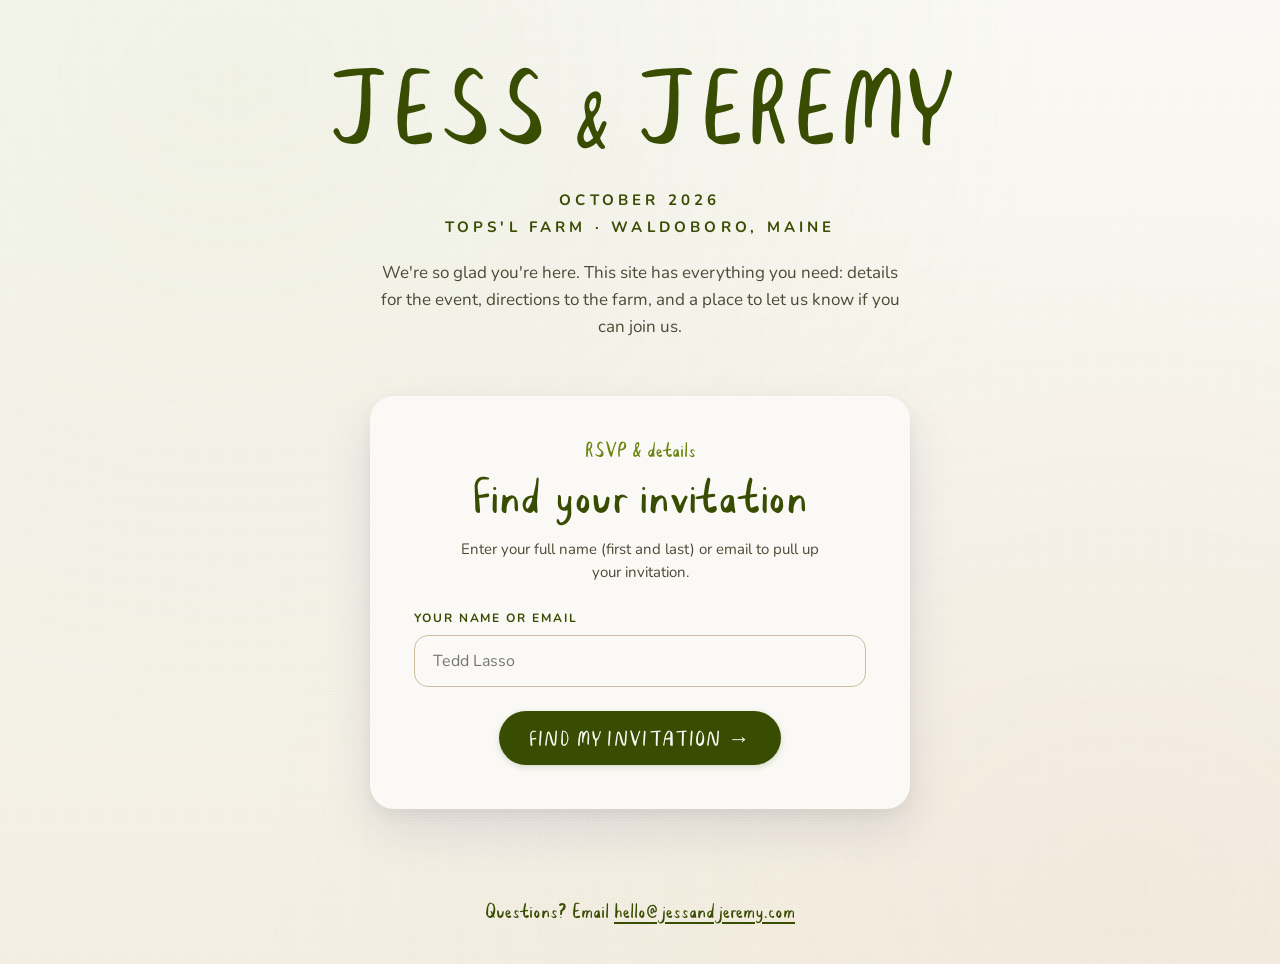
==== commit 1adfed84: "Tighten RSVP modal flow, accommodations gating, and icon sizing - Drop rsvp.html. The RSVP form now " ====
--- a/index.html
+++ b/index.html
@@ -32,7 +32,7 @@
         <form id="lookupForm">
           <label class="field">
             <span class="field-label">Your name or email</span>
-            <input type="text" id="lookupQuery" name="query" class="field-input" autocomplete="off" placeholder="Rachel Brennan" required>
+            <input type="text" id="lookupQuery" name="query" class="field-input" autocomplete="off" placeholder="Tedd Lasso" required>
           </label>
           <div id="lookupFlash" class="flash" style="display:none;"></div>
           <div class="btn-row">
--- a/assets/style.css
+++ b/assets/style.css
@@ -321,6 +321,14 @@
   display: flex;
   justify-content: center;
   margin-top: 24px;
+}
+
+.icn {
+  display: inline-block;
+  width: 1em;
+  height: 1em;
+  flex-shrink: 0;
+  vertical-align: -0.12em;
 }
 
 /* ============================================================
@@ -709,7 +717,7 @@
 .confirmed-card .attending-summary {
   font-family: var(--font-display);
   font-size: 28px;
-  color: var(--olive);
+  color: var(--coral-deep);
   line-height: 1.15;
   margin: 4px 0 14px;
 }
@@ -913,23 +921,24 @@
   max-width: 100%;
 }
 
-/* Off-site list */
+/* Off-site list — cards match day-card width and padding */
 .lodging-list {
   list-style: none;
   padding: 0;
   margin: 0;
   display: grid;
-  gap: 16px;
+  gap: 28px;
 }
 .lodging-item {
-  background: var(--cream);
+  background: var(--cream-2);
   border: 1px solid var(--border);
-  border-radius: 18px;
-  padding: 22px 24px;
+  border-radius: 24px;
+  padding: clamp(28px, 4vw, 40px);
+  box-shadow: 0 2px 6px rgba(56, 76, 2, 0.08), 0 1px 2px rgba(27, 20, 99, 0.04);
 }
 .lodging-item .name {
   font-family: var(--font-display);
-  font-size: 26px;
+  font-size: clamp(28px, 3.4vw, 36px);
   color: var(--olive);
   line-height: 1.1;
   letter-spacing: -0.005em;
@@ -937,19 +946,21 @@
 .lodging-item .name a { color: var(--olive); }
 .lodging-item .distance {
   font-family: var(--font-body);
-  font-size: 12px;
-  font-weight: 700;
-  text-transform: uppercase;
-  letter-spacing: 0.16em;
-  color: var(--olive-3);
-  margin-top: 6px;
+  font-size: 13px;
+  font-weight: 700;
+  text-transform: uppercase;
+  letter-spacing: 0.18em;
+  color: var(--fg-3);
+  margin-top: 10px;
 }
 .lodging-item .note {
   font-family: var(--font-body);
-  font-size: 15px;
-  line-height: 1.55;
+  font-size: 16px;
+  line-height: 1.6;
   color: var(--fg-2);
-  margin-top: 8px;
+  margin-top: 14px;
+  text-wrap: pretty;
+  max-width: 620px;
 }
 
 /* Registry — coral */
